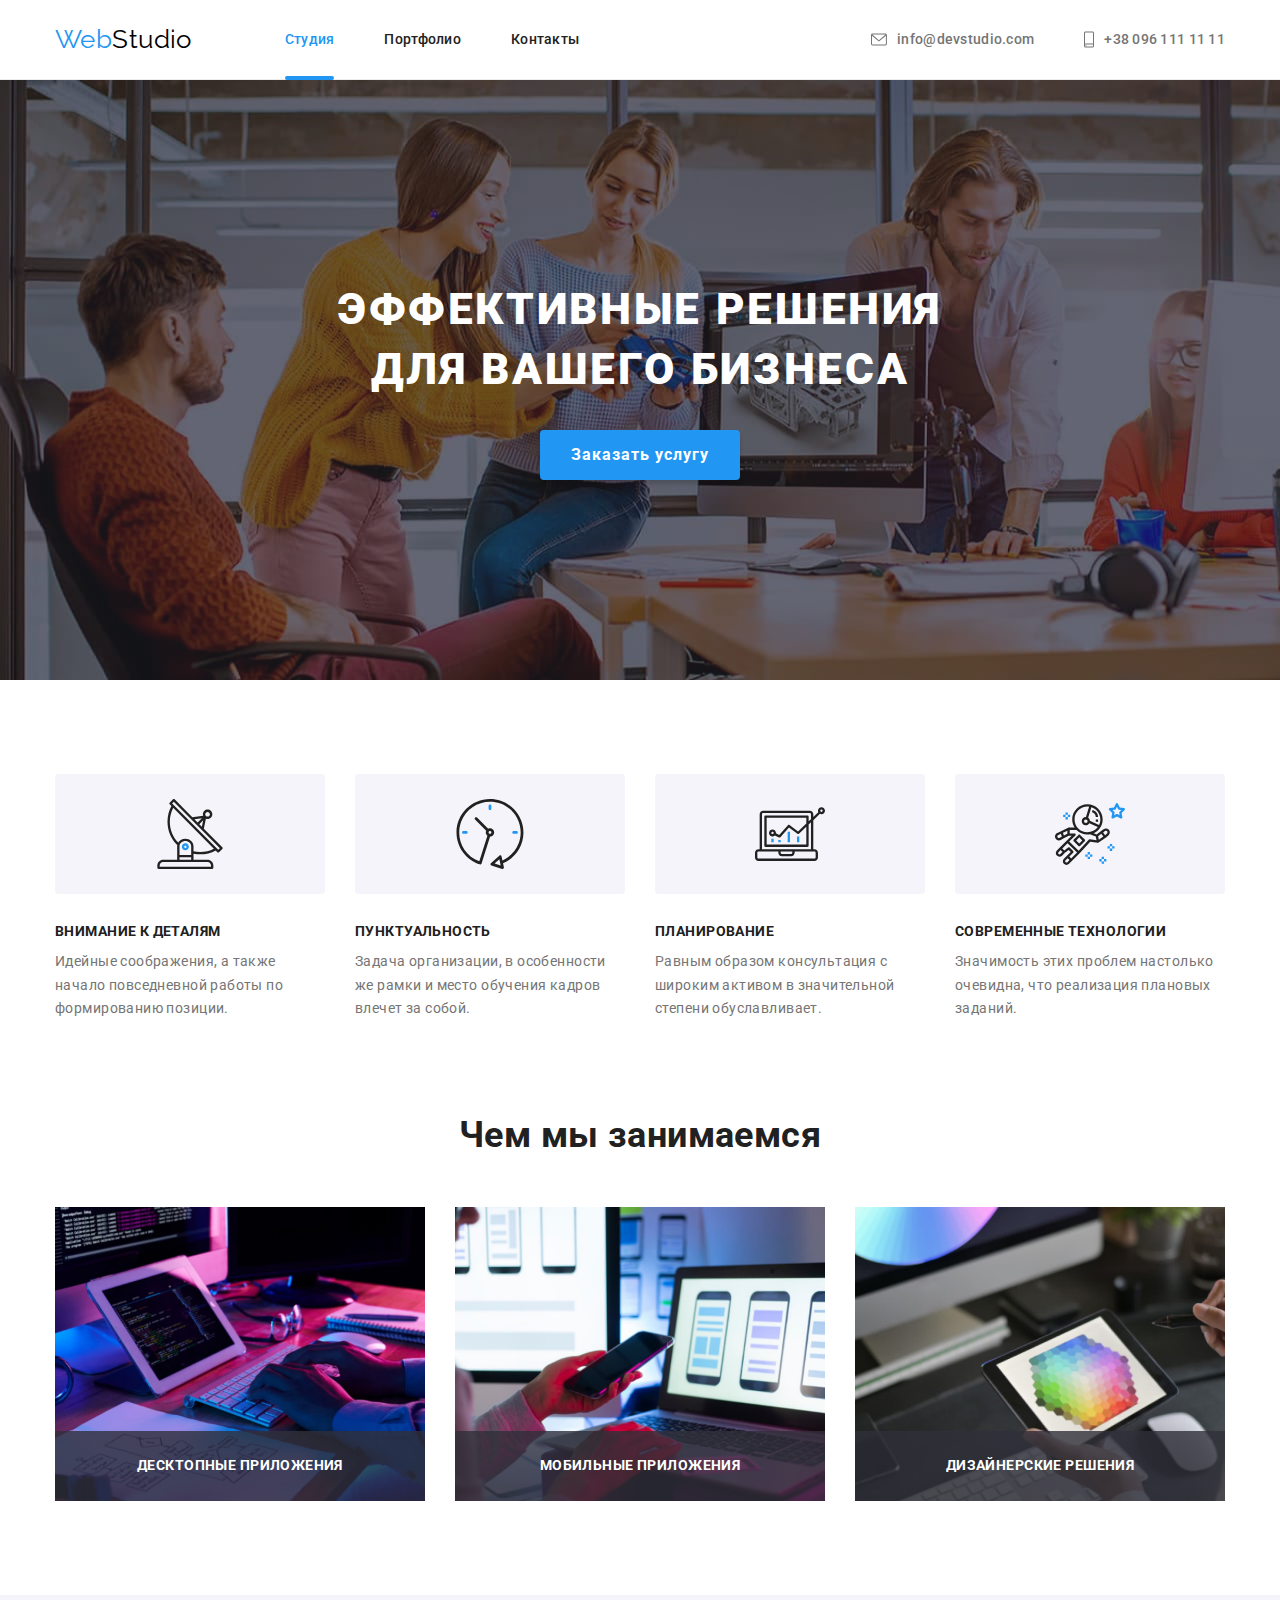
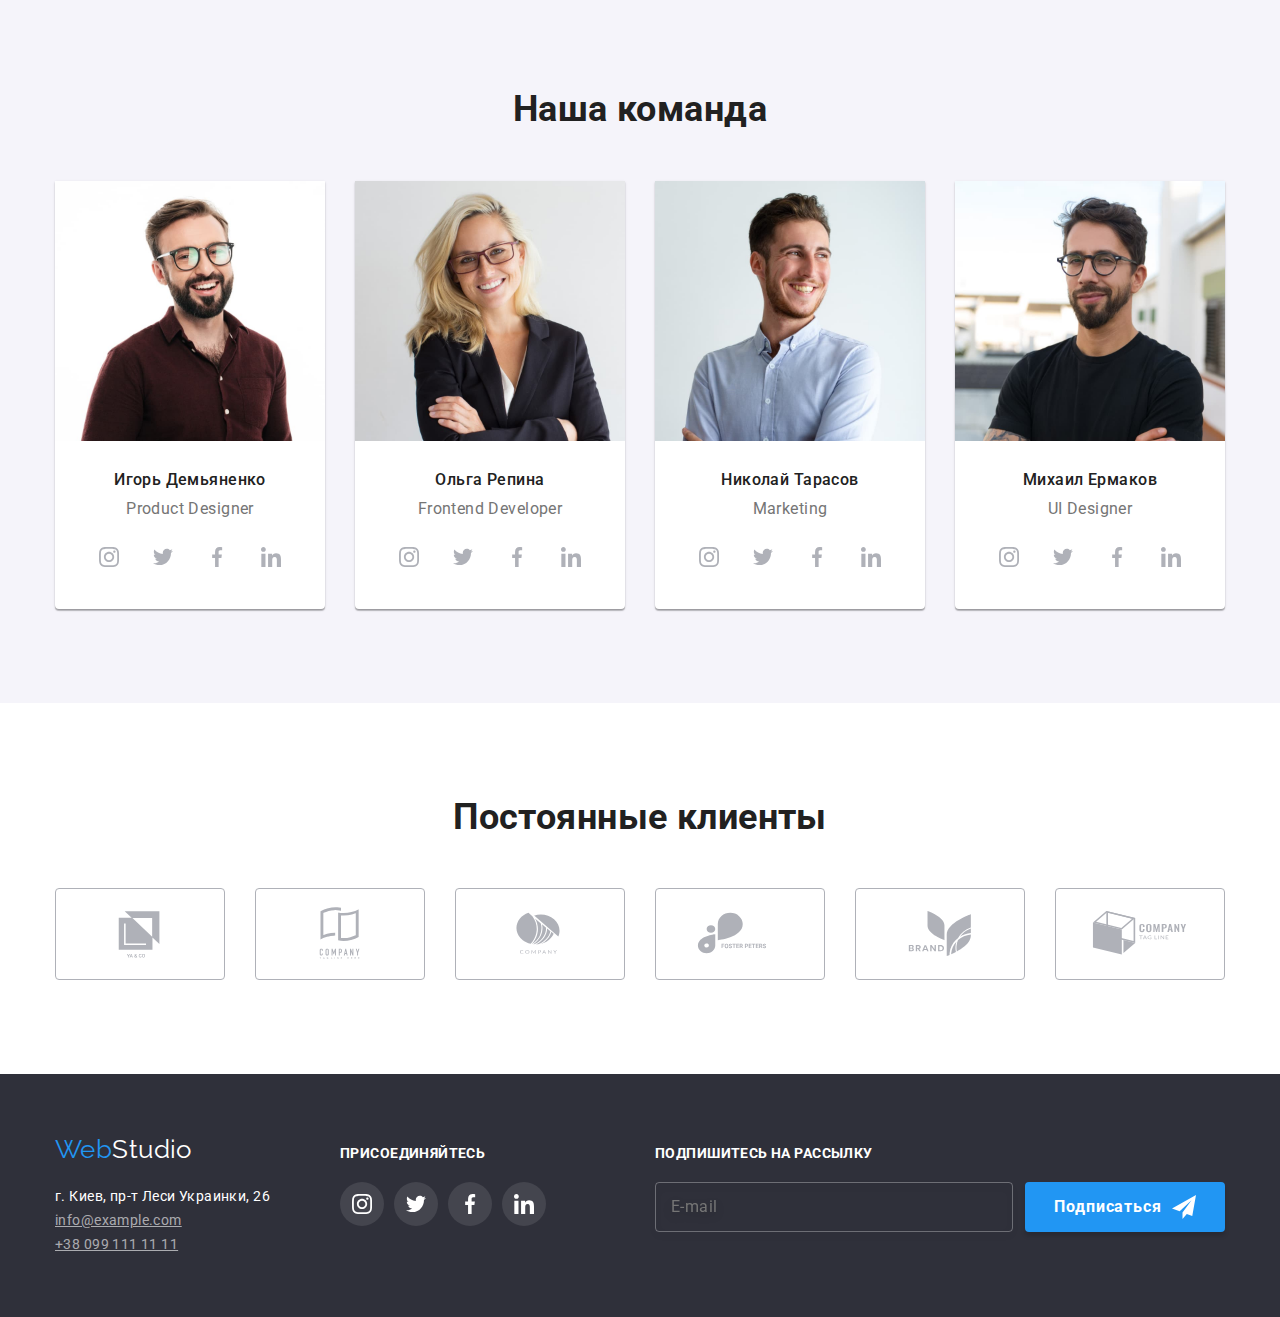
==== index.html @ 96d9318a "init commit" ====
<!DOCTYPE html>
<html lang="en">
  <head>
    <meta charset="UTF-8" />
    <meta http-equiv="X-UA-Compatible" content="IE=edge" />
    <meta name="viewport" content="width=device-width, initial-scale=1.0" />
    <title>WebStudio | Главная</title>
    <link rel="preconnect" href="https://fonts.gstatic.com" />
    <link
      href="https://fonts.googleapis.com/css2?family=Raleway:wght@700&family=Roboto:wght@400;500;700;900&display=swap"
      rel="stylesheet"
    />
    <link
      rel="stylesheet"
      href="https://cdnjs.cloudflare.com/ajax/libs/modern-normalize/1.0.0/modern-normalize.min.css"
    />
    <link rel="stylesheet" href="./css/main.min.css" />
  </head>
  <body>
    <!-- header -->
    <header class="header">
      <div class="container flex-wrapper">
        <nav class="flex-wrapper">
          <a class="logo" href="./index.html"
            >Web<span class="logo--darkmode">Studio</span></a
          >
          <ul class="header__menu flex-wrapper">
            <li class="header__item">
              <a class="header__link header__link--active" href="./index.html"
                >Студия</a
              >
            </li>
            <li class="header__item">
              <a class="header__link" href="./pages/portfolio.html"
                >Портфолио</a
              >
            </li>
            <li class="header__item">
              <a class="header__link" href="#">Контакты</a>
            </li>
          </ul>
        </nav>
        <ul class="header__contacts-list flex-wrapper">
          <li class="header__item">
            <a class="contacts__link" href="mailto:info@devstudio.com">
              <svg
                width="16"
                height="12"
                class="contacts__icon contacts-icon--email"
              >
                <use href="./icons/icons.svg#icon-envelope"></use>
              </svg>
              info@devstudio.com</a
            >
          </li>
          <li class="header__item">
            <a class="contacts__link" href="tel:+380961111111">
              <svg
                width="10"
                height="16"
                class="contacts__icon contacts__icon--phone"
              >
                <use href="./icons/icons.svg#icon-smartphone"></use>
              </svg>
              +38 096 111 11 11</a
            >
          </li>
        </ul>
      </div>
    </header>
    <!-- /header -->
    <!-- main -->
    <main>
      <section class="hero section">
        <div class="container">
          <div class="hero__content">
            <h1 class="hero__headline">
              Эффективные решения для вашего бизнеса
            </h1>
            <button class="hero__button" type="button" data-modal-open>
              Заказать услугу
            </button>
          </div>
        </div>
      </section>
      <section class="advantages section">
        <div class="container">
          <h2 class="visually-hidden">Наши преимущества</h2>
          <ul class="advantages__list">
            <li class="advantages__item">
              <div class="advantages__icon">
                <svg width="70" height="70">
                  <use href="./icons/icons.svg#icon-antenna"></use>
                </svg>
              </div>
              <h3 class="advantages__heading">Внимание к деталям</h3>
              <p class="advantages__description">
                Идейные соображения, а также начало повседневной работы по
                формированию позиции.
              </p>
            </li>
            <li class="advantages__item">
              <div class="advantages__icon">
                <svg width="70" height="70">
                  <use href="./icons/icons.svg#icon-clock"></use>
                </svg>
              </div>
              <h3 class="advantages__heading">Пунктуальность</h3>
              <p class="advantages__description">
                Задача организации, в особенности же рамки и место обучения
                кадров влечет за собой.
              </p>
            </li>
            <li class="advantages__item">
              <div class="advantages__icon">
                <svg width="70" height="70">
                  <use href="./icons/icons.svg#icon-diagram"></use>
                </svg>
              </div>
              <h3 class="advantages__heading">Планирование</h3>
              <p class="advantages__description">
                Равным образом консультация с широким активом в значительной
                степени обуславливает.
              </p>
            </li>
            <li class="advantages__item">
              <div class="advantages__icon">
                <svg width="70" height="70">
                  <use href="./icons/icons.svg#icon-astronaut"></use>
                </svg>
              </div>
              <h3 class="advantages__heading">Современные технологии</h3>
              <p class="advantages__description">
                Значимость этих проблем настолько очевидна, что реализация
                плановых заданий.
              </p>
            </li>
          </ul>
        </div>
      </section>
      <section class="occupation section">
        <div class="container">
          <h2 class="occupation__heading">Чем мы занимаемся</h2>
          <ul class="occupation__list">
            <li class="occupation__item">
              <img
                class="occupation__image"
                width="370"
                height="294"
                src="./img/pros_1.jpg"
                alt="Работа за ноутбуком"
              />
              <div class="occupation__description">
                <p>Десктопные приложения</p>
              </div>
            </li>
            <li class="occupation__item">
              <img
                class="occupation__image"
                width="370"
                height="294"
                src="./img/pros_2.jpg"
                alt="UX дизайн мобильного макета"
              />
              <div class="occupation__description">
                <p>Мобильные приложения</p>
              </div>
            </li>
            <li class="occupation__item">
              <img
                class="occupation__image"
                width="370"
                height="294"
                src="./img/pros_3.jpg"
                alt="Работа с цветовой палитрой"
              />
              <div class="occupation__description">
                <p>Дизайнерские решения</p>
              </div>
            </li>
          </ul>
        </div>
      </section>
      <section class="team section">
        <div class="container">
          <h2 class="team__heading">Наша команда</h2>
          <ul class="team__list">
            <li class="team__item">
              <img
                class="team__image"
                width="270"
                height="260"
                src="./img/igor.jpg"
                alt="Игорь Демьяненко"
              />
              <div class="team__info">
                <h3 class="team__info-name">Игорь Демьяненко</h3>
                <p class="team__info-role">Product Designer</p>
                <ul class="socials__list">
                  <li class="socials__item">
                    <a class="socials__link" href="#">
                      <svg width="20" height="20" class="socials__icon">
                        <use href="./icons/icons.svg#icon-instagram"></use>
                      </svg>
                    </a>
                  </li>
                  <li class="socials__item">
                    <a class="socials__link" href="#">
                      <svg width="20" height="20" class="socials__icon">
                        <use href="./icons/icons.svg#icon-twitter"></use>
                      </svg>
                    </a>
                  </li>
                  <li class="socials__item">
                    <a class="socials__link" href="#">
                      <svg width="20" height="20" class="socials__icon">
                        <use href="./icons/icons.svg#icon-facebook"></use>
                      </svg>
                    </a>
                  </li>
                  <li class="socials__item">
                    <a class="socials__link" href="#">
                      <svg width="20" height="20" class="socials__icon">
                        <use href="./icons/icons.svg#icon-linkedin"></use>
                      </svg>
                    </a>
                  </li>
                </ul>
              </div>
            </li>
            <li class="team__item">
              <img
                class="team__image"
                width="270"
                height="260"
                src="./img/olga.jpg"
                alt="Ольга Репина"
              />
              <div class="team__info">
                <h3 class="team__info-name">Ольга Репина</h3>
                <p class="team__info-role">Frontend Developer</p>
                <ul class="socials__list">
                  <li class="socials__item">
                    <a class="socials__link" href="#">
                      <svg width="20" height="20" class="socials__icon">
                        <use href="./icons/icons.svg#icon-instagram"></use>
                      </svg>
                    </a>
                  </li>
                  <li class="socials__item">
                    <a class="socials__link" href="#">
                      <svg width="20" height="20" class="socials__icon">
                        <use href="./icons/icons.svg#icon-twitter"></use>
                      </svg>
                    </a>
                  </li>
                  <li class="socials__item">
                    <a class="socials__link" href="#">
                      <svg width="20" height="20" class="socials__icon">
                        <use href="./icons/icons.svg#icon-facebook"></use>
                      </svg>
                    </a>
                  </li>
                  <li class="socials__item">
                    <a class="socials__link" href="#">
                      <svg width="20" height="20" class="socials__icon">
                        <use href="./icons/icons.svg#icon-linkedin"></use>
                      </svg>
                    </a>
                  </li>
                </ul>
              </div>
            </li>
            <li class="team__item">
              <img
                class="team__image"
                width="270"
                height="260"
                src="./img/nikolai.jpg"
                alt="Николай Тарасов"
              />
              <div class="team__info">
                <h3 class="team__info-name">Николай Тарасов</h3>
                <p class="team__info-role">Marketing</p>
                <ul class="socials__list">
                  <li class="socials__item">
                    <a class="socials__link" href="#">
                      <svg width="20" height="20" class="socials__icon">
                        <use href="./icons/icons.svg#icon-instagram"></use>
                      </svg>
                    </a>
                  </li>
                  <li class="socials__item">
                    <a class="socials__link" href="#">
                      <svg width="20" height="20" class="socials__icon">
                        <use href="./icons/icons.svg#icon-twitter"></use>
                      </svg>
                    </a>
                  </li>
                  <li class="socials__item">
                    <a class="socials__link" href="#">
                      <svg width="20" height="20" class="socials__icon">
                        <use href="./icons/icons.svg#icon-facebook"></use>
                      </svg>
                    </a>
                  </li>
                  <li class="socials__item">
                    <a class="socials__link" href="#">
                      <svg width="20" height="20" class="socials__icon">
                        <use href="./icons/icons.svg#icon-linkedin"></use>
                      </svg>
                    </a>
                  </li>
                </ul>
              </div>
            </li>
            <li class="team__item">
              <img
                class="team__image"
                width="270"
                height="260"
                src="./img/maxim.jpg"
                alt="Михаил Ермаков"
              />
              <div class="team__info">
                <h3 class="team__info-name">Михаил Ермаков</h3>
                <p class="team__info-role">UI Designer</p>
                <ul class="socials__list">
                  <li class="socials__item">
                    <a class="socials__link" href="#">
                      <svg width="20" height="20" class="socials__icon">
                        <use href="./icons/icons.svg#icon-instagram"></use>
                      </svg>
                    </a>
                  </li>
                  <li class="socials__item">
                    <a class="socials__link" href="#">
                      <svg width="20" height="20" class="socials__icon">
                        <use href="./icons/icons.svg#icon-twitter"></use>
                      </svg>
                    </a>
                  </li>
                  <li class="socials__item">
                    <a class="socials__link" href="#">
                      <svg width="20" height="20" class="socials__icon">
                        <use href="./icons/icons.svg#icon-facebook"></use>
                      </svg>
                    </a>
                  </li>
                  <li class="socials__item">
                    <a class="socials__link" href="#">
                      <svg width="20" height="20" class="socials__icon">
                        <use href="./icons/icons.svg#icon-linkedin"></use>
                      </svg>
                    </a>
                  </li>
                </ul>
              </div>
            </li>
          </ul>
        </div>
      </section>
      <section class="section">
        <div class="container">
          <h2 class="clients__heading">Постоянные клиенты</h2>
          <ul class="clients__list">
            <li class="clients__item">
              <a class="clients__link" href="">
                <svg width="106" height="60" class="clients__icon">
                  <use href="./icons/icons.svg#icon-company1"></use>
                </svg>
              </a>
            </li>
            <li class="clients__item">
              <a class="clients__link" href="">
                <svg width="106" height="60" class="clients__icon">
                  <use href="./icons/icons.svg#icon-company2"></use>
                </svg>
              </a>
            </li>
            <li class="clients__item">
              <a class="clients__link" href="">
                <svg width="106" height="60" class="clients__icon">
                  <use href="./icons/icons.svg#icon-company3"></use>
                </svg>
              </a>
            </li>
            <li class="clients__item">
              <a class="clients__link" href="">
                <svg width="106" height="60" class="clients__icon">
                  <use href="./icons/icons.svg#icon-company4"></use>
                </svg>
              </a>
            </li>
            <li class="clients__item">
              <a class="clients__link" href="">
                <svg width="106" height="60" class="clients__icon">
                  <use href="./icons/icons.svg#icon-company5"></use>
                </svg>
              </a>
            </li>
            <li class="clients__item">
              <a class="clients__link" href="">
                <svg width="106" height="60" class="clients__icon">
                  <use href="./icons/icons.svg#icon-company6"></use>
                </svg>
              </a>
            </li>
          </ul>
        </div>
      </section>
    </main>
    <!-- /main -->
    <!-- footer -->
    <footer class="footer">
      <div class="container">
        <div class="footer__content">
          <div class="footer__contacts">
            <a class="logo" href="./index.html"
              >Web<span class="logo--lightmode">Studio</span></a
            >
            <address class="footer__address">
              <ul class="footer__address-list">
                <li class="footer__address-item">
                  <p>г. Киев, пр-т Леси Украинки, 26</p>
                </li>
                <li class="footer__address-item">
                  <a class="footer__address-link" href="mailto:info@example.com"
                    >info@example.com</a
                  >
                </li>
                <li class="footer__address-item">
                  <a class="footer__address-link" href="tel:+380991111111"
                    >+38 099 111 11 11</a
                  >
                </li>
              </ul>
            </address>
          </div>
          <div class="footer__socials">
            <p class="footer__socials-cta-text">присоединяйтесь</p>
            <ul class="footer__socials-list">
              <li class="socials__item">
                <a class="socials__link" href="#">
                  <svg width="20" height="20" class="socials__icon">
                    <use href="./icons/icons.svg#icon-instagram"></use>
                  </svg>
                </a>
              </li>
              <li class="socials__item">
                <a class="socials__link" href="#">
                  <svg width="20" height="20" class="socials__icon">
                    <use href="./icons/icons.svg#icon-twitter"></use>
                  </svg>
                </a>
              </li>
              <li class="socials__item">
                <a class="socials__link" href="#">
                  <svg width="20" height="20" class="socials__icon">
                    <use href="./icons/icons.svg#icon-facebook"></use>
                  </svg>
                </a>
              </li>
              <li class="socials__item">
                <a class="socials__link" href="#">
                  <svg width="20" height="20" class="socials__icon">
                    <use href="./icons/icons.svg#icon-linkedin"></use>
                  </svg>
                </a>
              </li>
            </ul>
          </div>
          <div class="footer__newsletter">
            <form class="footer__newsletter-form">
              <label class="footer__newsletter-cta-text" for="newsletter-email"
                >Подпишитесь на рассылку</label
              >
              <div class="footer__newsletter-input-row">
                <input
                  class="footer__newsletter-input-field"
                  id="newsletter-email"
                  name="user-email"
                  type="email"
                  placeholder="E-mail"
                  required
                />
                <button class="footer__newsletter-submit-button" type="submit">
                  Подписаться
                  <svg
                    class="footer__newsletter-subscribe-icon"
                    width="24"
                    height="24"
                  >
                    <use href="./icons/icons.svg#icon-input-subscribe"></use>
                  </svg>
                </button>
              </div>
            </form>
          </div>
        </div>
      </div>
    </footer>
    <!-- /footer -->
    <div class="modal__backdrop modal__backdrop--is-hidden" data-modal>
      <div class="modal__popup">
        <button class="modal__close-button" data-modal-close>
          <svg class="modal__close-icon" width="11" height="11">
            <use href="./icons/icons.svg#icon-close"></use>
          </svg>
        </button>
        <form class="modal__contact-us-form">
          <h2 class="modal__contact-us-form-heading">
            Оставьте свои данные, мы вам перезвоним
          </h2>
          <div class="modal__contact-us-form-input-fieldset">
            <input
              class="modal__contact-us-form-input-field"
              id="username"
              name="user-name"
              type="text"
              placeholder="Иван Иванов"
              required
            />
            <label class="modal__contact-us-form-input-label" for="username"
              >Имя</label
            >
            <span class="modal__contact-us-form-input-icon">
              <svg height="18" width="18">
                <use href="./icons/icons.svg#icon-input-name"></use>
              </svg>
            </span>
          </div>
          <div class="modal__contact-us-form-input-fieldset">
            <input
              class="modal__contact-us-form-input-field"
              id="phone"
              name="user-phone"
              type="tel"
              placeholder="+380** *** ** **"
              required
            />
            <label class="modal__contact-us-form-input-label" for="phone"
              >Телефон</label
            >
            <span class="modal__contact-us-form-input-icon">
              <svg height="18" width="18">
                <use href="./icons/icons.svg#icon-input-phone"></use>
              </svg>
            </span>
          </div>
          <div class="modal__contact-us-form-input-fieldset">
            <input
              class="modal__contact-us-form-input-field"
              id="email"
              name="user-email"
              type="email"
              placeholder="example@email.com"
              required
            />
            <label class="modal__contact-us-form-input-label" for="email"
              >Почта</label
            >
            <span class="modal__contact-us-form-input-icon">
              <svg height="18" width="18">
                <use href="./icons/icons.svg#icon-input-email"></use>
              </svg>
            </span>
          </div>
          <div class="modal__contact-us-form-input-fieldset">
            <textarea
              class="modal__contact-us-form-input-field"
              id="comment"
              name="user-comment"
              placeholder="Введите текст"
              required
            ></textarea>
            <label
              class="modal__contact-us-form-input-label-textarea"
              for="comment"
              >Комментарий</label
            >
          </div>
          <div class="modal__contact-us-form-input-checkbox-fieldset">
            <input
              class="modal__contact-us-form-input-checkbox"
              id="terms"
              type="checkbox"
              name="terms-agreement"
              value="true"
              required
            />
            <label
              class="modal__contact-us-form-input-checkbox-label"
              for="terms"
              >Соглашаюсь с рассылкой и принимаю&nbsp;
              <a href="">Условия договора</a></label
            >
          </div>
          <button class="modal__contact-us-form-submit-button" type="submit">
            Отправить
          </button>
        </form>
      </div>
    </div>
    <script src="./js/modal.js"></script>
    <script>
      (() => {
        document
          .querySelector(".contact-us-form", ".newsletter-form")
          .addEventListener("submit", (e) => {
            e.preventDefault();

            new FormData(e.currentTarget).forEach((value, name) =>
              console.log(`${name}: ${value}`)
            );
          });
      })();
    </script>
  </body>
</html>
---- css/main.min.css ----
body{font-family:"Roboto", sans-serif;font-size:14px;font-weight:400;line-height:1.14;letter-spacing:0.03em;color:#212121}ul{list-style:none}h1,h2,h3,h4,h5,h6,ul,p{margin:0;padding:0}.container{max-width:1200px;padding:0 15px 0 15px;margin:0 auto}.section{padding-top:94px;padding-bottom:94px}.section:first-child{margin-top:80px}.flex-wrapper{display:-webkit-box;display:-ms-flexbox;display:flex;height:100%;-webkit-box-align:center;-ms-flex-align:center;align-items:center;-webkit-box-pack:center;-ms-flex-pack:center;justify-content:center;position:relative}.header{position:fixed;top:0;z-index:1;width:100%;height:80px;background-color:#fff;border-bottom:1px solid #ececec}.header .logo{display:-webkit-box;display:-ms-flexbox;display:flex;height:100%;-webkit-box-align:center;-ms-flex-align:center;align-items:center;-webkit-box-pack:center;-ms-flex-pack:center;justify-content:center;position:relative}.header__menu{margin-left:93px}.header__contacts-list{margin-left:auto}.header__item,.header__item>.header__link,.header__item>.contacts__link{display:-webkit-box;display:-ms-flexbox;display:flex;height:100%;-webkit-box-align:center;-ms-flex-align:center;align-items:center;-webkit-box-pack:center;-ms-flex-pack:center;justify-content:center;position:relative}.header__item:not(:last-child){margin-right:50px}.header__link{font-weight:500;letter-spacing:0.02em;color:#212121;text-decoration:none}.header__link--active,.header__link:hover,.header__link:focus{color:#2196f3;-webkit-transition:color 0.25s cubic-bezier(0.4, 0, 0.2, 1);transition:color 0.25s cubic-bezier(0.4, 0, 0.2, 1)}.header__link--active::after{content:"";position:absolute;bottom:-1px;width:100%;height:4px;background-color:#2196f3;border-radius:2px}.contacts__link{font-weight:500;letter-spacing:0.02em;color:#212121;text-decoration:none;color:#757575;-webkit-transition:color 0.25s cubic-bezier(0.4, 0, 0.2, 1);transition:color 0.25s cubic-bezier(0.4, 0, 0.2, 1)}.contacts__link:hover,.contacts__link:focus{color:#2196f3}.contacts__item:not(:last-child){margin-bottom:9px}.contacts__icon{height:100%;margin-right:10px}.contacts__icon--email{width:16px}.contacts__icon--phone{width:10px}.logo{font-family:"Raleway", sans-serif;font-size:26px;line-height:1.19;color:#2196f3;text-decoration:none}.logo--darkmode{color:#000}.logo--lightmode{color:#fff}.hero{padding-top:200px;padding-bottom:200px;background-image:-webkit-gradient(linear, left top, right top, from(rgba(47,48,58,0.4)), to(rgba(47,48,58,0.4))),url("./../img/hero-bg.jpg");background-image:linear-gradient(to right, rgba(47,48,58,0.4), rgba(47,48,58,0.4)),url("./../img/hero-bg.jpg");background-size:cover;background-color:#2f303a}.hero__content{max-width:696px;text-align:center;margin:0 auto}.hero__headline{font-weight:900;font-size:44px;line-height:1.36;letter-spacing:0.06em;text-align:center;text-transform:uppercase;color:#fff}.hero__button{margin-top:30px;width:200px;height:50px;font-weight:700;font-size:16px;line-height:1.87;letter-spacing:0.06em;background-color:#2196f3;color:#fff;-webkit-box-shadow:0px 4px 4px rgba(0,0,0,0.15);box-shadow:0px 4px 4px rgba(0,0,0,0.15);border:2px solid #2196f3;border-radius:4px;cursor:pointer;-webkit-transition-property:color, background-color;transition-property:color, background-color;-webkit-transition:0.25s cubic-bezier(0.4, 0, 0.2, 1);transition:0.25s cubic-bezier(0.4, 0, 0.2, 1)}.hero__button:hover,.hero__button:focus{background-color:#fff;color:#2196f3}.advantages{padding-bottom:0}.advantages__list{display:-webkit-box;display:-ms-flexbox;display:flex}.advantages__item{width:270px}.advantages__item:not(:last-child){margin-right:30px}.advantages__icon{display:-webkit-box;display:-ms-flexbox;display:flex;height:120px;-webkit-box-pack:center;-ms-flex-pack:center;justify-content:center;-webkit-box-align:center;-ms-flex-align:center;align-items:center;border-radius:4px;background-color:#f5f4fa;margin-bottom:30px}.advantages__heading{font-weight:700;font-size:14px;text-transform:uppercase}.advantages__description{margin-top:10px;line-height:1.71;color:#757575}.occupation__heading{text-align:center;font-weight:700;font-size:36px;line-height:1.16}.occupation__list{margin-top:50px;display:-webkit-box;display:-ms-flexbox;display:flex;-ms-flex-wrap:wrap;flex-wrap:wrap}.occupation__item{position:relative}.occupation__item:not(:last-child){margin-right:30px}.occupation__image{display:block}.occupation__description{position:absolute;left:0;bottom:0;display:-webkit-box;display:-ms-flexbox;display:flex;-webkit-box-pack:center;-ms-flex-pack:center;justify-content:center;-webkit-box-align:center;-ms-flex-align:center;align-items:center;height:70px;width:100%;background-color:rgba(47,48,58,0.8)}.occupation__description>p{font-weight:700;text-align:center;letter-spacing:0.03em;text-transform:uppercase;color:#ffffff}.socials__list{display:-webkit-box;display:-ms-flexbox;display:flex;-webkit-box-pack:center;-ms-flex-pack:center;justify-content:center;padding:0;margin-top:16px}.socials__item:not(:last-child){margin-right:10px}.socials__link{display:block;width:44px;height:44px;padding:12px;color:#afb1b8;border-radius:50%;-webkit-transition-property:color, background-color;transition-property:color, background-color;-webkit-transition:0.25s cubic-bezier(0.4, 0, 0.2, 1);transition:0.25s cubic-bezier(0.4, 0, 0.2, 1)}.socials__link:hover,.socials__link:focus{color:#fff;background-color:#2196f3}.socials__icon{width:100%;height:100%}.team{background-color:#f5f4fa}.team__heading{text-align:center;font-weight:700;font-size:36px;line-height:1.16}.team__list{margin-top:50px;display:-webkit-box;display:-ms-flexbox;display:flex;-ms-flex-wrap:wrap;flex-wrap:wrap}.team__item{background:#ffffff;-webkit-box-shadow:0px 1px 3px rgba(0,0,0,0.12),0px 1px 1px rgba(0,0,0,0.14),0px 2px 1px rgba(0,0,0,0.2);box-shadow:0px 1px 3px rgba(0,0,0,0.12),0px 1px 1px rgba(0,0,0,0.14),0px 2px 1px rgba(0,0,0,0.2);border-radius:0px 0px 4px 4px}.team__item:not(:last-child){margin-right:30px}.team__image{display:block}.team__info{padding:30px 10px}.team__info-name{font-weight:500;font-size:16px;line-height:1.18;text-align:center}.team__info-role{margin-top:10px;font-size:16px;line-height:1.18;text-align:center;color:#757575}.clients__heading{text-align:center;font-weight:700;font-size:36px;line-height:1.16}.clients__list{display:-webkit-box;display:-ms-flexbox;display:flex;margin-top:50px}.clients__item{width:170px;height:92px}.clients__item:not(:last-child){margin-right:30px}.clients__link{display:-webkit-box;display:-ms-flexbox;display:flex;-webkit-box-pack:center;-ms-flex-pack:center;justify-content:center;-webkit-box-align:center;-ms-flex-align:center;align-items:center;width:100%;height:100%;border:1px solid #afb1b8;border-radius:4px;color:#afb1b8;-webkit-transition-property:color, border-color;transition-property:color, border-color;-webkit-transition:0.25s cubic-bezier(0.4, 0, 0.2, 1);transition:0.25s cubic-bezier(0.4, 0, 0.2, 1)}.clients__link:hover,.clients__link:focus{color:#2196f3;border-color:#2196f3}.clients__icon{width:106px;height:60px}.filter__options{display:-webkit-box;display:-ms-flexbox;display:flex;height:100%;-webkit-box-align:center;-ms-flex-align:center;align-items:center;-webkit-box-pack:center;-ms-flex-pack:center;justify-content:center;position:relative}.filter__item:not(:last-child){margin-right:8px}.filter__button{padding:6px 22px;border-radius:4px;background-color:#2196f3;font-weight:500;font-size:16px;line-height:1.62;background-color:#f5f4fa;color:#212121;border:none;cursor:pointer;-webkit-transition-property:color, background-color, -webkit-box-shadow;transition-property:color, background-color, -webkit-box-shadow;transition-property:color, background-color, box-shadow;transition-property:color, background-color, box-shadow, -webkit-box-shadow;-webkit-transition:0.25s cubic-bezier(0.4, 0, 0.2, 1);transition:0.25s cubic-bezier(0.4, 0, 0.2, 1)}.filter__button:hover,.filter__button:focus{background-color:#2196f3;color:#fff;-webkit-box-shadow:0px 3px 1px rgba(0,0,0,0.1),0px 1px 2px rgba(0,0,0,0.08),0px 2px 2px rgba(0,0,0,0.12);box-shadow:0px 3px 1px rgba(0,0,0,0.1),0px 1px 2px rgba(0,0,0,0.08),0px 2px 2px rgba(0,0,0,0.12)}.project__list{margin-top:50px;display:-webkit-box;display:-ms-flexbox;display:flex;-ms-flex-wrap:wrap;flex-wrap:wrap}.project__thumbnail,.project__link{display:block}.project__item{margin-right:30px;margin-bottom:30px}.project__item:nth-child(3n+3){margin-right:0}.project__item:nth-last-child(-n+3){margin-bottom:0}.project__link{text-decoration:none}.project__link:hover,.project__link:focus{-webkit-box-shadow:0px 1px 1px rgba(0,0,0,0.12),0px 4px 4px rgba(0,0,0,0.06),1px 4px 6px rgba(0,0,0,0.16);box-shadow:0px 1px 1px rgba(0,0,0,0.12),0px 4px 4px rgba(0,0,0,0.06),1px 4px 6px rgba(0,0,0,0.16);-webkit-transition:-webkit-box-shadow 0.25s cubic-bezier(0.4, 0, 0.2, 1);transition:-webkit-box-shadow 0.25s cubic-bezier(0.4, 0, 0.2, 1);transition:box-shadow 0.25s cubic-bezier(0.4, 0, 0.2, 1);transition:box-shadow 0.25s cubic-bezier(0.4, 0, 0.2, 1), -webkit-box-shadow 0.25s cubic-bezier(0.4, 0, 0.2, 1)}.project__animation-container{position:relative;overflow:hidden;width:100%}.project__animation-content{position:absolute;display:-webkit-box;display:-ms-flexbox;display:flex;height:100%;-webkit-box-pack:center;-ms-flex-pack:center;justify-content:center;-webkit-box-align:center;-ms-flex-align:center;align-items:center;padding:24px;background-color:rgba(33,150,243,0.9);-webkit-transition:-webkit-transform 0.25s cubic-bezier(0.4, 0, 0.2, 1);transition:-webkit-transform 0.25s cubic-bezier(0.4, 0, 0.2, 1);transition:transform 0.25s cubic-bezier(0.4, 0, 0.2, 1);transition:transform 0.25s cubic-bezier(0.4, 0, 0.2, 1), -webkit-transform 0.25s cubic-bezier(0.4, 0, 0.2, 1)}.project__animation-content>p{font-size:18px;line-height:1.55;color:#fff}.project__link:hover .project__animation-content,.project__link:focus .project__animation-content{-webkit-transform:translateY(-100%);transform:translateY(-100%)}.project__info{padding:20px 24px;background:#ffffff;border-left:1px solid #eeeeee;border-right:1px solid #eeeeee;border-bottom:1px solid #eeeeee}.project__info-heading{font-weight:700;font-size:18px;line-height:2;letter-spacing:0.06em;color:#212121}.project__info-description{font-size:16px;line-height:1.87;color:#757575}.modal__contact-us-form-submit-button{margin-top:30px;width:200px;height:50px;font-weight:700;font-size:16px;line-height:1.87;letter-spacing:0.06em;background-color:#2196f3;color:#fff;-webkit-box-shadow:0px 4px 4px rgba(0,0,0,0.15);box-shadow:0px 4px 4px rgba(0,0,0,0.15);border:2px solid #2196f3;border-radius:4px;cursor:pointer;-webkit-transition-property:color, background-color;transition-property:color, background-color;-webkit-transition:0.25s cubic-bezier(0.4, 0, 0.2, 1);transition:0.25s cubic-bezier(0.4, 0, 0.2, 1)}.modal__contact-us-form-submit-button:hover,.modal__contact-us-form-submit-button:focus{background-color:#fff;color:#2196f3}.modal__backdrop{position:fixed;z-index:2;top:0;left:0;bottom:0;right:0;display:-webkit-box;display:-ms-flexbox;display:flex;-webkit-box-pack:center;-ms-flex-pack:center;justify-content:center;-webkit-box-align:center;-ms-flex-align:center;align-items:center;background-color:rgba(0,0,0,0.2);opacity:100;-webkit-transition:opacity 0.25s cubic-bezier(0.4, 0, 0.2, 1);transition:opacity 0.25s cubic-bezier(0.4, 0, 0.2, 1)}.modal__popup{position:relative;max-width:528px;background-color:#fff;-webkit-box-shadow:0px 1px 3px rgba(0,0,0,0.12),0px 1px 1px rgba(0,0,0,0.14),0px 2px 1px rgba(0,0,0,0.2);box-shadow:0px 1px 3px rgba(0,0,0,0.12),0px 1px 1px rgba(0,0,0,0.14),0px 2px 1px rgba(0,0,0,0.2);border-radius:4px;padding:40px;text-align:center}.modal__close-button{position:absolute;top:8px;right:8px;height:30px;width:30px;display:-webkit-box;display:-ms-flexbox;display:flex;-webkit-box-pack:center;-ms-flex-pack:center;justify-content:center;-webkit-box-align:center;-ms-flex-align:center;align-items:center;padding:9px;background:#fff;border:1px solid rgba(0,0,0,0.1);border-radius:50%;cursor:pointer;-webkit-transition:color 0.25s cubic-bezier(0.4, 0, 0.2, 1);transition:color 0.25s cubic-bezier(0.4, 0, 0.2, 1)}.modal__close-button:hover,.modal__close-button:focus{color:#2196f3;-webkit-transition:color 0.25s cubic-bezier(0.4, 0, 0.2, 1);transition:color 0.25s cubic-bezier(0.4, 0, 0.2, 1)}.modal__close-icon{width:100%;height:100%}.modal__contact-us-form-heading{font-weight:700;font-size:20px;line-height:1.15;letter-spacing:0.03em;color:#212121;text-align:center;margin-bottom:30px}.modal__contact-us-form-input-fieldset{position:relative;display:-webkit-box;display:-ms-flexbox;display:flex;-webkit-box-align:center;-ms-flex-align:center;align-items:center;margin-bottom:28px}.modal__contact-us-form-input-field{width:100%;height:40px;padding:14px 15px 14px 42px;border:1px solid rgba(33,33,33,0.2);border-radius:4px}.modal__contact-us-form-input-label{position:absolute;color:#757575;font-size:12px;line-height:1.16;letter-spacing:0.01em;-webkit-transform:translate(42px, 1px);transform:translate(42px, 1px);-webkit-transition:-webkit-transform 0.25s cubic-bezier(0.4, 0, 0.2, 1);transition:-webkit-transform 0.25s cubic-bezier(0.4, 0, 0.2, 1);transition:transform 0.25s cubic-bezier(0.4, 0, 0.2, 1);transition:transform 0.25s cubic-bezier(0.4, 0, 0.2, 1), -webkit-transform 0.25s cubic-bezier(0.4, 0, 0.2, 1)}.modal__contact-us-form-input-field:focus-within+.modal__contact-us-form-input-label,.modal__contact-us-form-input-field:not(:placeholder-shown)+.modal__contact-us-form-input-label{-webkit-transform:translate(0, -30px);transform:translate(0, -30px)}.modal__contact-us-form-input-icon{position:absolute;display:-webkit-box;display:-ms-flexbox;display:flex;-webkit-box-align:center;-ms-flex-align:center;align-items:center;left:15px;color:#212121;-webkit-transition:color 0.25s cubic-bezier(0.4, 0, 0.2, 1);transition:color 0.25s cubic-bezier(0.4, 0, 0.2, 1)}.modal__contact-us-form-input-field:focus-within ~ .modal__contact-us-form-input-icon,.modal__contact-us-form-input-field:focus-within+.modal__contact-us-form-input-label,textarea:focus-within+.modal__contact-us-form-input-label-textarea{color:#2196f3}.modal__contact-us-form-input-field:not(:focus)::-webkit-input-placeholder{color:transparent}.modal__contact-us-form-input-field:not(:focus):-ms-input-placeholder{color:transparent}.modal__contact-us-form-input-field:not(:focus)::-ms-input-placeholder{color:transparent}.modal__contact-us-form-input-field:not(:focus)::placeholder{color:transparent}.modal__contact-us-form-input-fieldset>textarea{height:120px;padding:12px 16px;resize:none}.modal__contact-us-form-input-fieldset:nth-last-child(2){margin-bottom:20px}.modal__contact-us-form-input-fieldset>textarea::-webkit-input-placeholder,.modal__contact-us-form-input-field::-webkit-input-placeholder{font-size:12px;line-height:1.16;letter-spacing:0.01em;color:rgba(117,117,117,0.5);-webkit-transition:color 0.25s cubic-bezier(0.4, 0, 0.2, 1);transition:color 0.25s cubic-bezier(0.4, 0, 0.2, 1)}.modal__contact-us-form-input-fieldset>textarea:-ms-input-placeholder,.modal__contact-us-form-input-field:-ms-input-placeholder{font-size:12px;line-height:1.16;letter-spacing:0.01em;color:rgba(117,117,117,0.5);-webkit-transition:color 0.25s cubic-bezier(0.4, 0, 0.2, 1);transition:color 0.25s cubic-bezier(0.4, 0, 0.2, 1)}.modal__contact-us-form-input-fieldset>textarea::-ms-input-placeholder,.modal__contact-us-form-input-field::-ms-input-placeholder{font-size:12px;line-height:1.16;letter-spacing:0.01em;color:rgba(117,117,117,0.5);-webkit-transition:color 0.25s cubic-bezier(0.4, 0, 0.2, 1);transition:color 0.25s cubic-bezier(0.4, 0, 0.2, 1)}.modal__contact-us-form-input-fieldset>textarea::placeholder,.modal__contact-us-form-input-field::placeholder{font-size:12px;line-height:1.16;letter-spacing:0.01em;color:rgba(117,117,117,0.5);-webkit-transition:color 0.25s cubic-bezier(0.4, 0, 0.2, 1);transition:color 0.25s cubic-bezier(0.4, 0, 0.2, 1)}.modal__contact-us-form-input-label-textarea{position:absolute;-webkit-transform:translateY(-70px);transform:translateY(-70px);font-size:12px;line-height:1.16;letter-spacing:0.01em;color:#757575;-webkit-transition:color 0.25s cubic-bezier(0.4, 0, 0.2, 1);transition:color 0.25s cubic-bezier(0.4, 0, 0.2, 1)}.modal__contact-us-form-input-checkbox-fieldset{display:-webkit-box;display:-ms-flexbox;display:flex;-webkit-box-pack:center;-ms-flex-pack:center;justify-content:center;-webkit-box-align:center;-ms-flex-align:center;align-items:center}.modal__contact-us-form-input-checkbox{-webkit-appearance:none;-moz-appearance:none;appearance:none}.modal__contact-us-form-input-checkbox-label::before{content:"";display:-webkit-inline-box;display:-ms-inline-flexbox;display:inline-flex;height:15px;width:16px;margin-bottom:2px;margin-right:8px;background-size:cover;background-origin:border-box;background-repeat:no-repeat;background-image:url("data:image/svg+xml,%3Csvg width='16' height='15' viewBox='0 0 16 15' fill='none' xmlns='http://www.w3.org/2000/svg'%3E%3Cpath d='M14.2222 1.66667V13.3333H1.77778V1.66667H14.2222ZM14.2222 0H1.77778C0.8 0 0 0.75 0 1.66667V13.3333C0 14.25 0.8 15 1.77778 15H14.2222C15.2 15 16 14.25 16 13.3333V1.66667C16 0.75 15.2 0 14.2222 0Z' fill='%23212121'/%3E%3C/svg%3E%0A")}.modal__contact-us-form-input-checkbox:checked+.modal__contact-us-form-input-checkbox-label::before{background-image:url("data:image/svg+xml,%3Csvg width='16' height='15' viewBox='0 0 16 15' fill='none' xmlns='http://www.w3.org/2000/svg'%3E%3Crect width='16' height='15' rx='2' fill='%232196F3'/%3E%3Cpath d='M3.95703 7.75166L3.88825 7.68604L3.81923 7.75141L2.93123 8.59258L2.85486 8.66492L2.93097 8.73753L6.42671 12.0724L6.49574 12.1382L6.56476 12.0724L14.069 4.91352L14.1449 4.84116L14.069 4.76881L13.1873 3.92764L13.1183 3.86183L13.0493 3.92761L6.49577 10.1735L3.95703 7.75166Z' fill='white' stroke='white' stroke-width='0.2'/%3E%3C/svg%3E%0A")}.modal__contact-us-form-input-checkbox:focus+.modal__contact-us-form-input-checkbox-label::before{outline:2px solid blue}.modal__contact-us-form-input-checkbox-label{display:-webkit-box;display:-ms-flexbox;display:flex;-webkit-box-align:center;-ms-flex-align:center;align-items:center;font-size:14px;line-height:1.71;letter-spacing:0.03em;color:#757575}.modal__contact-us-form-input-checkbox-label>a{color:#2196f3}.visually-hidden{position:absolute;clip:rect(0 0 0 0);width:1px;height:1px;margin:-1px}.modal__backdrop--is-hidden{pointer-events:none;opacity:0;-webkit-transition:opacity 0.25s cubic-bezier(0.4, 0, 0.2, 1);transition:opacity 0.25s cubic-bezier(0.4, 0, 0.2, 1)}.footer{padding:60px 0;background-color:#2f303a}.footer__content{display:-webkit-box;display:-ms-flexbox;display:flex;-webkit-box-align:baseline;-ms-flex-align:baseline;align-items:baseline}.footer__contacts{margin-right:70px}.footer__address{margin-top:20px;font-size:14px;font-style:normal;line-height:1.71;color:#fff}.footer__address-link{color:rgba(255,255,255,0.6);font-size:14px;font-weight:400;letter-spacing:0.03em;-webkit-transition:color 0.25s cubic-bezier(0.4, 0, 0.2, 1);transition:color 0.25s cubic-bezier(0.4, 0, 0.2, 1)}.footer__address-link:hover,.footer__address-link:focus{color:#2196f3}.footer__socials-list{display:-webkit-box;display:-ms-flexbox;display:flex;margin-top:20px}.footer__socials-list .socials__link{color:#fff;background-color:rgba(255,255,255,0.1);-webkit-transition:background-color 0.25s cubic-bezier(0.4, 0, 0.2, 1);transition:background-color 0.25s cubic-bezier(0.4, 0, 0.2, 1)}.footer__socials-list .socials__link:hover,.footer__socials-list .socials__link:focus{color:#fff;background-color:#2196f3}.footer__socials-cta-text,.footer__newsletter-cta-text{font-weight:700;text-transform:uppercase;color:#fff}.footer__newsletter{margin-left:auto}.footer__newsletter-form{width:570px}.footer__newsletter-input-row{display:-webkit-box;display:-ms-flexbox;display:flex;width:100%;margin-top:20px}.footer__newsletter-input-field{width:358px;border:1px solid rgba(255,255,255,0.3);border-radius:4px;-webkit-filter:drop-shadow(0px 4px 4px rgba(0,0,0,0.15));filter:drop-shadow(0px 4px 4px rgba(0,0,0,0.15));background-color:transparent;font-size:16px;line-height:1.25;letter-spacing:0.03em;color:rgba(255,255,255,0.6);padding-left:15px}.footer__newsletter-submit-button{display:-webkit-box;display:-ms-flexbox;display:flex;-webkit-box-pack:center;-ms-flex-pack:center;justify-content:center;-webkit-box-align:center;-ms-flex-align:center;align-items:center;margin-top:0;margin-left:12px;width:200px;height:50px;font-weight:700;font-size:16px;line-height:1.87;letter-spacing:0.06em;background-color:#2196f3;color:#fff;-webkit-box-shadow:0px 4px 4px rgba(0,0,0,0.15);box-shadow:0px 4px 4px rgba(0,0,0,0.15);border:2px solid #2196f3;border-radius:4px;cursor:pointer;-webkit-transition-property:color, background-color;transition-property:color, background-color;-webkit-transition:0.25s cubic-bezier(0.4, 0, 0.2, 1);transition:0.25s cubic-bezier(0.4, 0, 0.2, 1)}.footer__newsletter-submit-button:hover,.footer__newsletter-submit-button:focus{background-color:#fff;color:#2196f3}.footer__newsletter-subscribe-icon{margin-left:10px}
/*# sourceMappingURL=main.min.css.map */
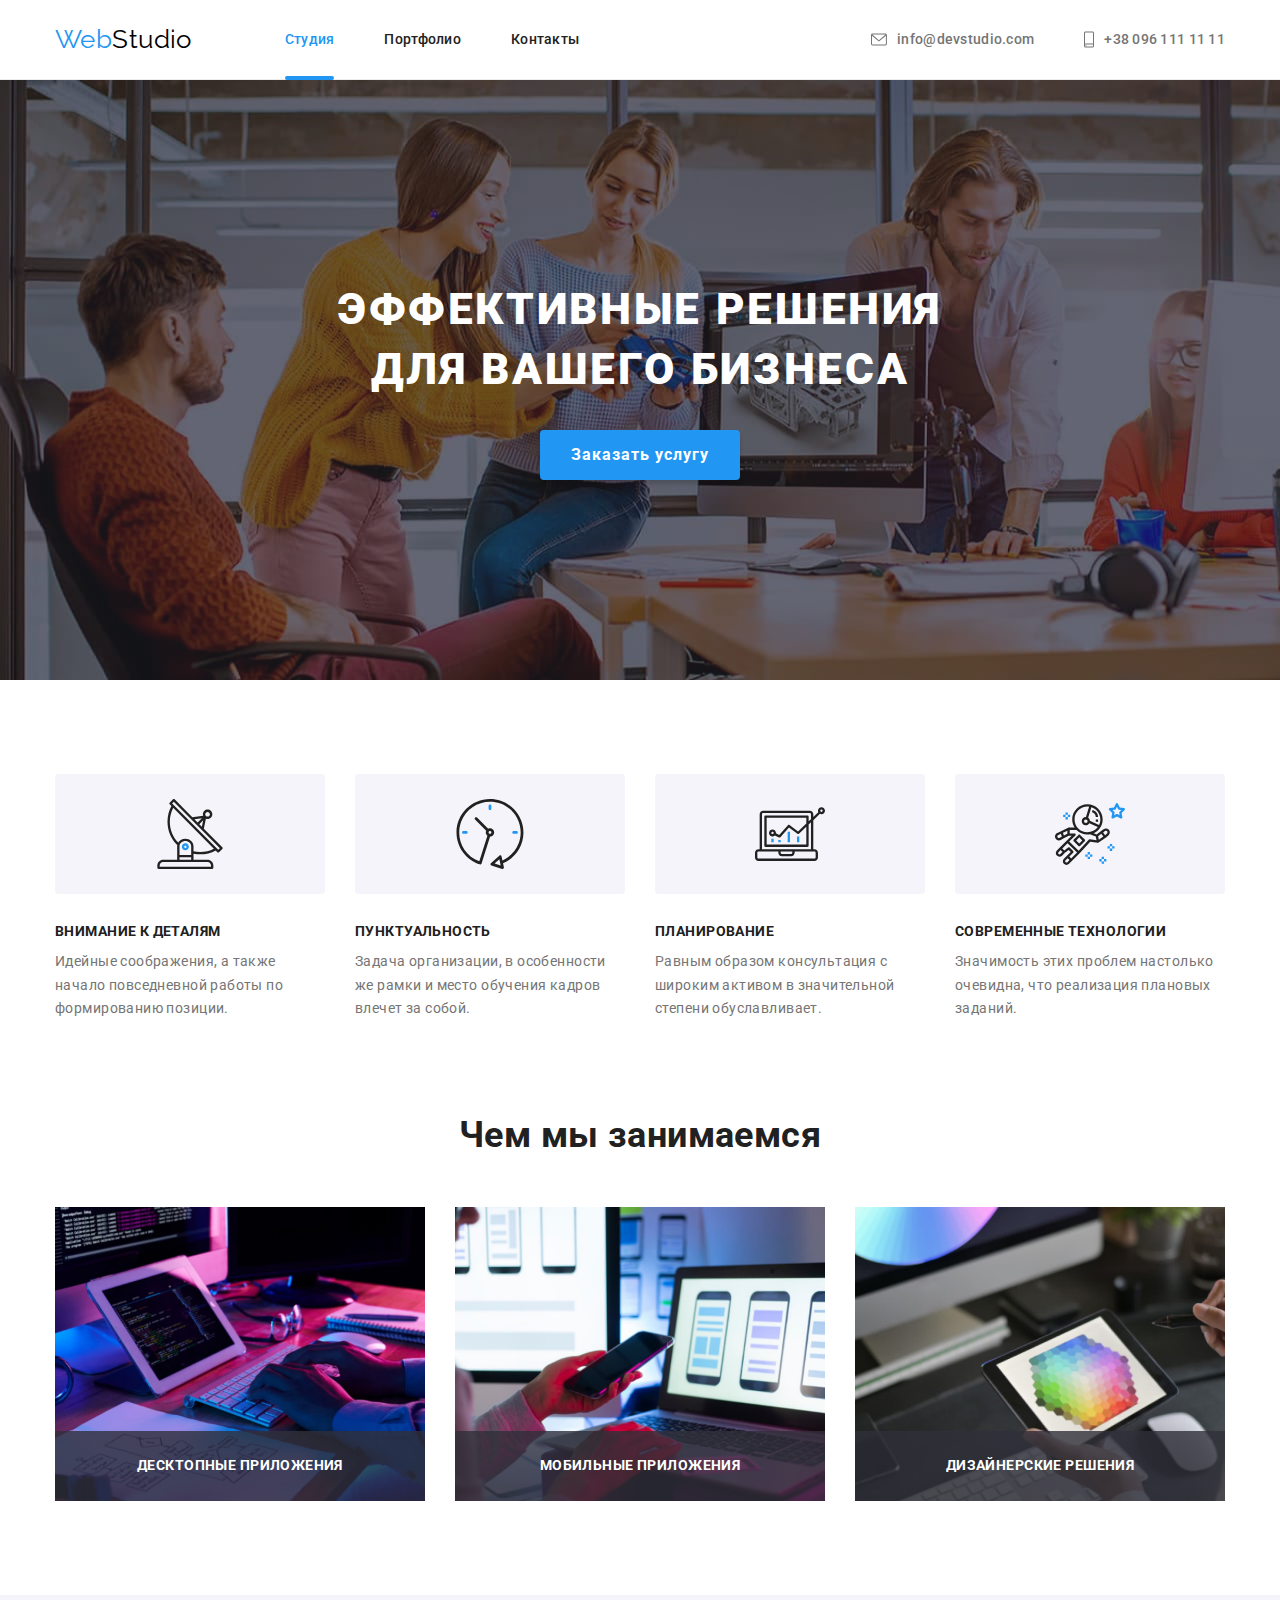
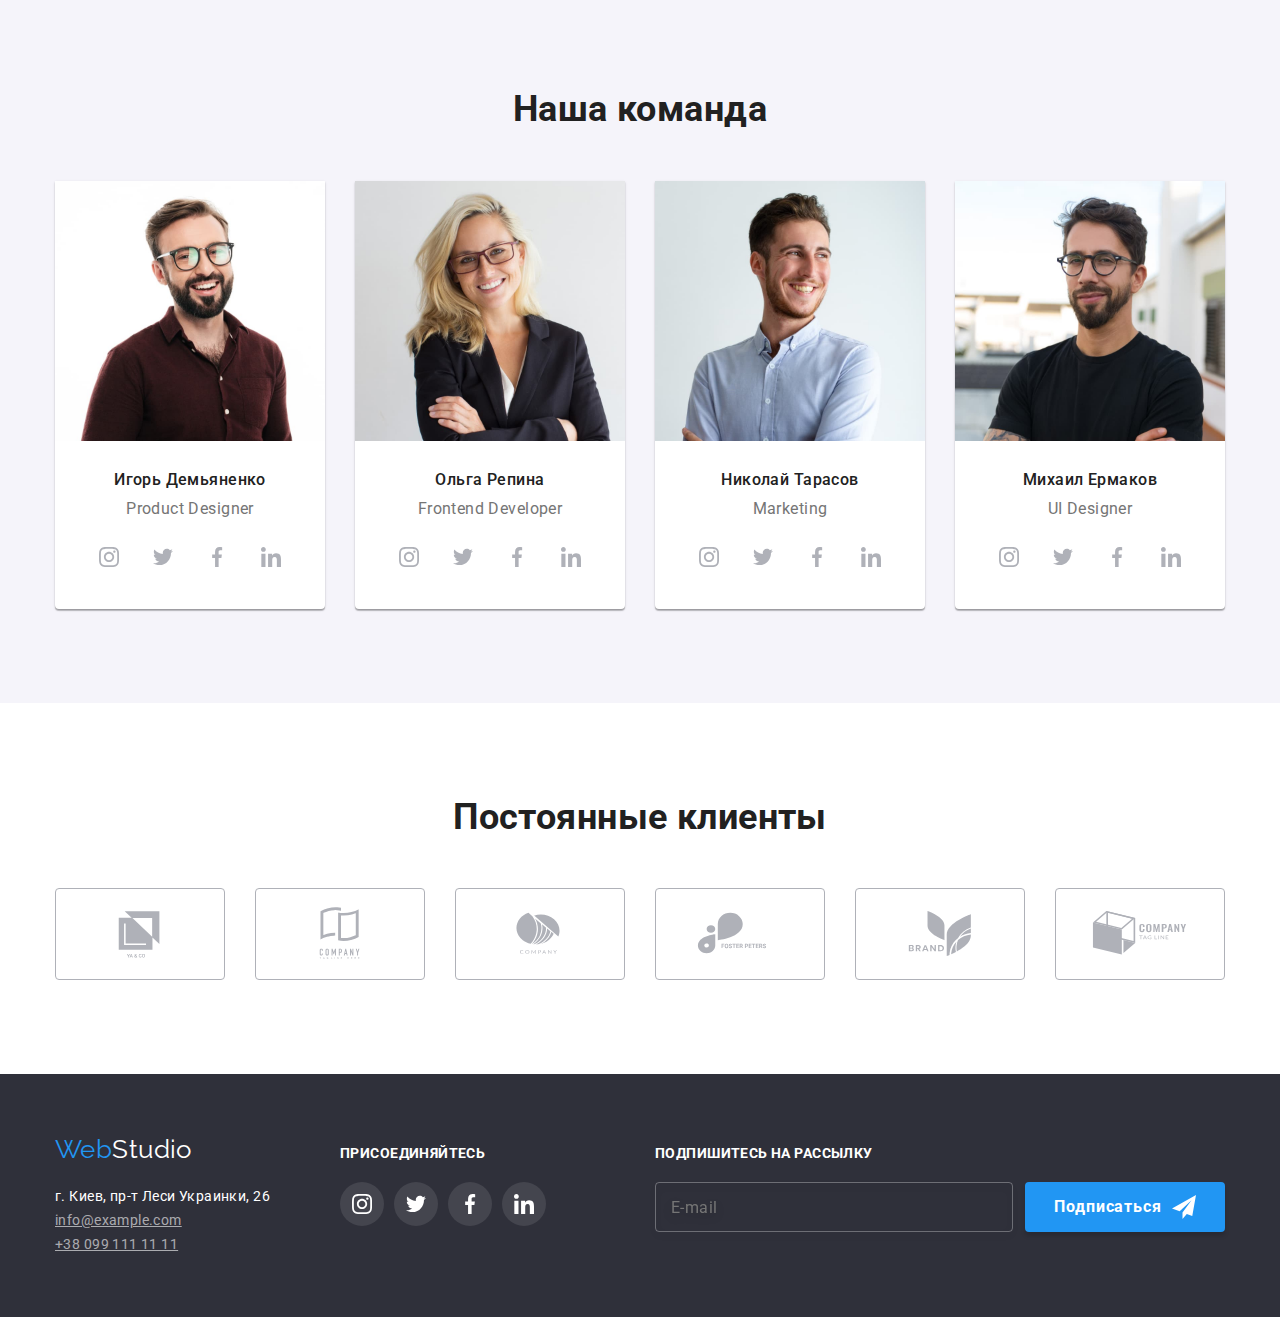
==== commit 357c29b9: "homework 8 is done, hopefully" ====
--- a/index.html
+++ b/index.html
@@ -66,6 +66,75 @@
             >
           </li>
         </ul>
+        <button type="button" class="header__menu-button" data-menu-button>
+          <svg class="header__menu-icon" height="40" width="40">
+            <use
+              class="header__menu-icon--collapsed"
+              href="./icons/icons.svg#icon-header-menu-collapsed"
+            ></use>
+          </svg>
+        </button>
+      </div>
+      <div class="mobile-menu" data-menu>
+        <button
+          type="button"
+          class="header__menu-button--close"
+          data-menu-close
+        >
+          <svg class="header__menu-icon" height="40" width="40">
+            <use
+              class="header__menu-icon--opened"
+              href="./icons/icons.svg#icon-header-menu-opened"
+            ></use>
+          </svg>
+        </button>
+        <div class="container mobile-menu__container">
+          <ul class="mobile-menu__nav">
+            <li class="mobile-menu__item">
+              <a
+                href="./index.html"
+                class="mobile-menu__link mobile-menu__link--is-active"
+                >Студия</a
+              >
+            </li>
+            <li class="mobile-menu__item">
+              <a href="./pages/portfolio.html" class="mobile-menu__link"
+                >Портфолио</a
+              >
+            </li>
+            <li class="mobile-menu__item">
+              <a href="" class="mobile-menu__link">Контакты</a>
+            </li>
+          </ul>
+          <ul class="mobile-menu__contacts">
+            <li class="mobile-menu__contacts-item">
+              <a href="tel:+380961111111" class="mobile-menu__contacts-link"
+                >+38 096 111 11 11</a
+              >
+            </li>
+            <li class="mobile-menu__contacts-item">
+              <a
+                href="mailto:info@devstudio.com"
+                class="mobile-menu__contacts-link"
+                >info@devstudio.com</a
+              >
+            </li>
+          </ul>
+          <ul class="mobile-menu__socials">
+            <li class="mobile-menu__socials-item">
+              <a href="" class="mobile-menu__socials-link">Instagram</a>
+            </li>
+            <li class="mobile-menu__socials-item">
+              <a href="" class="mobile-menu__socials-link">Twitter</a>
+            </li>
+            <li class="mobile-menu__socials-item">
+              <a href="" class="mobile-menu__socials-link">Facebook</a>
+            </li>
+            <li class="mobile-menu__socials-item">
+              <a href="" class="mobile-menu__socials-link">LinkedIn</a>
+            </li>
+          </ul>
+        </div>
       </div>
     </header>
     <!-- /header -->
@@ -361,7 +430,7 @@
         </div>
       </section>
       <section class="section">
-        <div class="container">
+        <div class="container overflow-hidden">
           <h2 class="clients__heading">Постоянные клиенты</h2>
           <ul class="clients__list">
             <li class="clients__item">
@@ -603,6 +672,7 @@
       </div>
     </div>
     <script src="./js/modal.js"></script>
+    <script src="./js/mobile-menu.js"></script>
     <script>
       (() => {
         document
--- a/css/main.min.css
+++ b/css/main.min.css
@@ -1,2 +1,2 @@
-body{font-family:"Roboto", sans-serif;font-size:14px;font-weight:400;line-height:1.14;letter-spacing:0.03em;color:#212121}ul{list-style:none}h1,h2,h3,h4,h5,h6,ul,p{margin:0;padding:0}.container{max-width:1200px;padding:0 15px 0 15px;margin:0 auto}.section{padding-top:94px;padding-bottom:94px}.section:first-child{margin-top:80px}.flex-wrapper{display:-webkit-box;display:-ms-flexbox;display:flex;height:100%;-webkit-box-align:center;-ms-flex-align:center;align-items:center;-webkit-box-pack:center;-ms-flex-pack:center;justify-content:center;position:relative}.header{position:fixed;top:0;z-index:1;width:100%;height:80px;background-color:#fff;border-bottom:1px solid #ececec}.header .logo{display:-webkit-box;display:-ms-flexbox;display:flex;height:100%;-webkit-box-align:center;-ms-flex-align:center;align-items:center;-webkit-box-pack:center;-ms-flex-pack:center;justify-content:center;position:relative}.header__menu{margin-left:93px}.header__contacts-list{margin-left:auto}.header__item,.header__item>.header__link,.header__item>.contacts__link{display:-webkit-box;display:-ms-flexbox;display:flex;height:100%;-webkit-box-align:center;-ms-flex-align:center;align-items:center;-webkit-box-pack:center;-ms-flex-pack:center;justify-content:center;position:relative}.header__item:not(:last-child){margin-right:50px}.header__link{font-weight:500;letter-spacing:0.02em;color:#212121;text-decoration:none}.header__link--active,.header__link:hover,.header__link:focus{color:#2196f3;-webkit-transition:color 0.25s cubic-bezier(0.4, 0, 0.2, 1);transition:color 0.25s cubic-bezier(0.4, 0, 0.2, 1)}.header__link--active::after{content:"";position:absolute;bottom:-1px;width:100%;height:4px;background-color:#2196f3;border-radius:2px}.contacts__link{font-weight:500;letter-spacing:0.02em;color:#212121;text-decoration:none;color:#757575;-webkit-transition:color 0.25s cubic-bezier(0.4, 0, 0.2, 1);transition:color 0.25s cubic-bezier(0.4, 0, 0.2, 1)}.contacts__link:hover,.contacts__link:focus{color:#2196f3}.contacts__item:not(:last-child){margin-bottom:9px}.contacts__icon{height:100%;margin-right:10px}.contacts__icon--email{width:16px}.contacts__icon--phone{width:10px}.logo{font-family:"Raleway", sans-serif;font-size:26px;line-height:1.19;color:#2196f3;text-decoration:none}.logo--darkmode{color:#000}.logo--lightmode{color:#fff}.hero{padding-top:200px;padding-bottom:200px;background-image:-webkit-gradient(linear, left top, right top, from(rgba(47,48,58,0.4)), to(rgba(47,48,58,0.4))),url("./../img/hero-bg.jpg");background-image:linear-gradient(to right, rgba(47,48,58,0.4), rgba(47,48,58,0.4)),url("./../img/hero-bg.jpg");background-size:cover;background-color:#2f303a}.hero__content{max-width:696px;text-align:center;margin:0 auto}.hero__headline{font-weight:900;font-size:44px;line-height:1.36;letter-spacing:0.06em;text-align:center;text-transform:uppercase;color:#fff}.hero__button{margin-top:30px;width:200px;height:50px;font-weight:700;font-size:16px;line-height:1.87;letter-spacing:0.06em;background-color:#2196f3;color:#fff;-webkit-box-shadow:0px 4px 4px rgba(0,0,0,0.15);box-shadow:0px 4px 4px rgba(0,0,0,0.15);border:2px solid #2196f3;border-radius:4px;cursor:pointer;-webkit-transition-property:color, background-color;transition-property:color, background-color;-webkit-transition:0.25s cubic-bezier(0.4, 0, 0.2, 1);transition:0.25s cubic-bezier(0.4, 0, 0.2, 1)}.hero__button:hover,.hero__button:focus{background-color:#fff;color:#2196f3}.advantages{padding-bottom:0}.advantages__list{display:-webkit-box;display:-ms-flexbox;display:flex}.advantages__item{width:270px}.advantages__item:not(:last-child){margin-right:30px}.advantages__icon{display:-webkit-box;display:-ms-flexbox;display:flex;height:120px;-webkit-box-pack:center;-ms-flex-pack:center;justify-content:center;-webkit-box-align:center;-ms-flex-align:center;align-items:center;border-radius:4px;background-color:#f5f4fa;margin-bottom:30px}.advantages__heading{font-weight:700;font-size:14px;text-transform:uppercase}.advantages__description{margin-top:10px;line-height:1.71;color:#757575}.occupation__heading{text-align:center;font-weight:700;font-size:36px;line-height:1.16}.occupation__list{margin-top:50px;display:-webkit-box;display:-ms-flexbox;display:flex;-ms-flex-wrap:wrap;flex-wrap:wrap}.occupation__item{position:relative}.occupation__item:not(:last-child){margin-right:30px}.occupation__image{display:block}.occupation__description{position:absolute;left:0;bottom:0;display:-webkit-box;display:-ms-flexbox;display:flex;-webkit-box-pack:center;-ms-flex-pack:center;justify-content:center;-webkit-box-align:center;-ms-flex-align:center;align-items:center;height:70px;width:100%;background-color:rgba(47,48,58,0.8)}.occupation__description>p{font-weight:700;text-align:center;letter-spacing:0.03em;text-transform:uppercase;color:#ffffff}.socials__list{display:-webkit-box;display:-ms-flexbox;display:flex;-webkit-box-pack:center;-ms-flex-pack:center;justify-content:center;padding:0;margin-top:16px}.socials__item:not(:last-child){margin-right:10px}.socials__link{display:block;width:44px;height:44px;padding:12px;color:#afb1b8;border-radius:50%;-webkit-transition-property:color, background-color;transition-property:color, background-color;-webkit-transition:0.25s cubic-bezier(0.4, 0, 0.2, 1);transition:0.25s cubic-bezier(0.4, 0, 0.2, 1)}.socials__link:hover,.socials__link:focus{color:#fff;background-color:#2196f3}.socials__icon{width:100%;height:100%}.team{background-color:#f5f4fa}.team__heading{text-align:center;font-weight:700;font-size:36px;line-height:1.16}.team__list{margin-top:50px;display:-webkit-box;display:-ms-flexbox;display:flex;-ms-flex-wrap:wrap;flex-wrap:wrap}.team__item{background:#ffffff;-webkit-box-shadow:0px 1px 3px rgba(0,0,0,0.12),0px 1px 1px rgba(0,0,0,0.14),0px 2px 1px rgba(0,0,0,0.2);box-shadow:0px 1px 3px rgba(0,0,0,0.12),0px 1px 1px rgba(0,0,0,0.14),0px 2px 1px rgba(0,0,0,0.2);border-radius:0px 0px 4px 4px}.team__item:not(:last-child){margin-right:30px}.team__image{display:block}.team__info{padding:30px 10px}.team__info-name{font-weight:500;font-size:16px;line-height:1.18;text-align:center}.team__info-role{margin-top:10px;font-size:16px;line-height:1.18;text-align:center;color:#757575}.clients__heading{text-align:center;font-weight:700;font-size:36px;line-height:1.16}.clients__list{display:-webkit-box;display:-ms-flexbox;display:flex;margin-top:50px}.clients__item{width:170px;height:92px}.clients__item:not(:last-child){margin-right:30px}.clients__link{display:-webkit-box;display:-ms-flexbox;display:flex;-webkit-box-pack:center;-ms-flex-pack:center;justify-content:center;-webkit-box-align:center;-ms-flex-align:center;align-items:center;width:100%;height:100%;border:1px solid #afb1b8;border-radius:4px;color:#afb1b8;-webkit-transition-property:color, border-color;transition-property:color, border-color;-webkit-transition:0.25s cubic-bezier(0.4, 0, 0.2, 1);transition:0.25s cubic-bezier(0.4, 0, 0.2, 1)}.clients__link:hover,.clients__link:focus{color:#2196f3;border-color:#2196f3}.clients__icon{width:106px;height:60px}.filter__options{display:-webkit-box;display:-ms-flexbox;display:flex;height:100%;-webkit-box-align:center;-ms-flex-align:center;align-items:center;-webkit-box-pack:center;-ms-flex-pack:center;justify-content:center;position:relative}.filter__item:not(:last-child){margin-right:8px}.filter__button{padding:6px 22px;border-radius:4px;background-color:#2196f3;font-weight:500;font-size:16px;line-height:1.62;background-color:#f5f4fa;color:#212121;border:none;cursor:pointer;-webkit-transition-property:color, background-color, -webkit-box-shadow;transition-property:color, background-color, -webkit-box-shadow;transition-property:color, background-color, box-shadow;transition-property:color, background-color, box-shadow, -webkit-box-shadow;-webkit-transition:0.25s cubic-bezier(0.4, 0, 0.2, 1);transition:0.25s cubic-bezier(0.4, 0, 0.2, 1)}.filter__button:hover,.filter__button:focus{background-color:#2196f3;color:#fff;-webkit-box-shadow:0px 3px 1px rgba(0,0,0,0.1),0px 1px 2px rgba(0,0,0,0.08),0px 2px 2px rgba(0,0,0,0.12);box-shadow:0px 3px 1px rgba(0,0,0,0.1),0px 1px 2px rgba(0,0,0,0.08),0px 2px 2px rgba(0,0,0,0.12)}.project__list{margin-top:50px;display:-webkit-box;display:-ms-flexbox;display:flex;-ms-flex-wrap:wrap;flex-wrap:wrap}.project__thumbnail,.project__link{display:block}.project__item{margin-right:30px;margin-bottom:30px}.project__item:nth-child(3n+3){margin-right:0}.project__item:nth-last-child(-n+3){margin-bottom:0}.project__link{text-decoration:none}.project__link:hover,.project__link:focus{-webkit-box-shadow:0px 1px 1px rgba(0,0,0,0.12),0px 4px 4px rgba(0,0,0,0.06),1px 4px 6px rgba(0,0,0,0.16);box-shadow:0px 1px 1px rgba(0,0,0,0.12),0px 4px 4px rgba(0,0,0,0.06),1px 4px 6px rgba(0,0,0,0.16);-webkit-transition:-webkit-box-shadow 0.25s cubic-bezier(0.4, 0, 0.2, 1);transition:-webkit-box-shadow 0.25s cubic-bezier(0.4, 0, 0.2, 1);transition:box-shadow 0.25s cubic-bezier(0.4, 0, 0.2, 1);transition:box-shadow 0.25s cubic-bezier(0.4, 0, 0.2, 1), -webkit-box-shadow 0.25s cubic-bezier(0.4, 0, 0.2, 1)}.project__animation-container{position:relative;overflow:hidden;width:100%}.project__animation-content{position:absolute;display:-webkit-box;display:-ms-flexbox;display:flex;height:100%;-webkit-box-pack:center;-ms-flex-pack:center;justify-content:center;-webkit-box-align:center;-ms-flex-align:center;align-items:center;padding:24px;background-color:rgba(33,150,243,0.9);-webkit-transition:-webkit-transform 0.25s cubic-bezier(0.4, 0, 0.2, 1);transition:-webkit-transform 0.25s cubic-bezier(0.4, 0, 0.2, 1);transition:transform 0.25s cubic-bezier(0.4, 0, 0.2, 1);transition:transform 0.25s cubic-bezier(0.4, 0, 0.2, 1), -webkit-transform 0.25s cubic-bezier(0.4, 0, 0.2, 1)}.project__animation-content>p{font-size:18px;line-height:1.55;color:#fff}.project__link:hover .project__animation-content,.project__link:focus .project__animation-content{-webkit-transform:translateY(-100%);transform:translateY(-100%)}.project__info{padding:20px 24px;background:#ffffff;border-left:1px solid #eeeeee;border-right:1px solid #eeeeee;border-bottom:1px solid #eeeeee}.project__info-heading{font-weight:700;font-size:18px;line-height:2;letter-spacing:0.06em;color:#212121}.project__info-description{font-size:16px;line-height:1.87;color:#757575}.modal__contact-us-form-submit-button{margin-top:30px;width:200px;height:50px;font-weight:700;font-size:16px;line-height:1.87;letter-spacing:0.06em;background-color:#2196f3;color:#fff;-webkit-box-shadow:0px 4px 4px rgba(0,0,0,0.15);box-shadow:0px 4px 4px rgba(0,0,0,0.15);border:2px solid #2196f3;border-radius:4px;cursor:pointer;-webkit-transition-property:color, background-color;transition-property:color, background-color;-webkit-transition:0.25s cubic-bezier(0.4, 0, 0.2, 1);transition:0.25s cubic-bezier(0.4, 0, 0.2, 1)}.modal__contact-us-form-submit-button:hover,.modal__contact-us-form-submit-button:focus{background-color:#fff;color:#2196f3}.modal__backdrop{position:fixed;z-index:2;top:0;left:0;bottom:0;right:0;display:-webkit-box;display:-ms-flexbox;display:flex;-webkit-box-pack:center;-ms-flex-pack:center;justify-content:center;-webkit-box-align:center;-ms-flex-align:center;align-items:center;background-color:rgba(0,0,0,0.2);opacity:100;-webkit-transition:opacity 0.25s cubic-bezier(0.4, 0, 0.2, 1);transition:opacity 0.25s cubic-bezier(0.4, 0, 0.2, 1)}.modal__popup{position:relative;max-width:528px;background-color:#fff;-webkit-box-shadow:0px 1px 3px rgba(0,0,0,0.12),0px 1px 1px rgba(0,0,0,0.14),0px 2px 1px rgba(0,0,0,0.2);box-shadow:0px 1px 3px rgba(0,0,0,0.12),0px 1px 1px rgba(0,0,0,0.14),0px 2px 1px rgba(0,0,0,0.2);border-radius:4px;padding:40px;text-align:center}.modal__close-button{position:absolute;top:8px;right:8px;height:30px;width:30px;display:-webkit-box;display:-ms-flexbox;display:flex;-webkit-box-pack:center;-ms-flex-pack:center;justify-content:center;-webkit-box-align:center;-ms-flex-align:center;align-items:center;padding:9px;background:#fff;border:1px solid rgba(0,0,0,0.1);border-radius:50%;cursor:pointer;-webkit-transition:color 0.25s cubic-bezier(0.4, 0, 0.2, 1);transition:color 0.25s cubic-bezier(0.4, 0, 0.2, 1)}.modal__close-button:hover,.modal__close-button:focus{color:#2196f3;-webkit-transition:color 0.25s cubic-bezier(0.4, 0, 0.2, 1);transition:color 0.25s cubic-bezier(0.4, 0, 0.2, 1)}.modal__close-icon{width:100%;height:100%}.modal__contact-us-form-heading{font-weight:700;font-size:20px;line-height:1.15;letter-spacing:0.03em;color:#212121;text-align:center;margin-bottom:30px}.modal__contact-us-form-input-fieldset{position:relative;display:-webkit-box;display:-ms-flexbox;display:flex;-webkit-box-align:center;-ms-flex-align:center;align-items:center;margin-bottom:28px}.modal__contact-us-form-input-field{width:100%;height:40px;padding:14px 15px 14px 42px;border:1px solid rgba(33,33,33,0.2);border-radius:4px}.modal__contact-us-form-input-label{position:absolute;color:#757575;font-size:12px;line-height:1.16;letter-spacing:0.01em;-webkit-transform:translate(42px, 1px);transform:translate(42px, 1px);-webkit-transition:-webkit-transform 0.25s cubic-bezier(0.4, 0, 0.2, 1);transition:-webkit-transform 0.25s cubic-bezier(0.4, 0, 0.2, 1);transition:transform 0.25s cubic-bezier(0.4, 0, 0.2, 1);transition:transform 0.25s cubic-bezier(0.4, 0, 0.2, 1), -webkit-transform 0.25s cubic-bezier(0.4, 0, 0.2, 1)}.modal__contact-us-form-input-field:focus-within+.modal__contact-us-form-input-label,.modal__contact-us-form-input-field:not(:placeholder-shown)+.modal__contact-us-form-input-label{-webkit-transform:translate(0, -30px);transform:translate(0, -30px)}.modal__contact-us-form-input-icon{position:absolute;display:-webkit-box;display:-ms-flexbox;display:flex;-webkit-box-align:center;-ms-flex-align:center;align-items:center;left:15px;color:#212121;-webkit-transition:color 0.25s cubic-bezier(0.4, 0, 0.2, 1);transition:color 0.25s cubic-bezier(0.4, 0, 0.2, 1)}.modal__contact-us-form-input-field:focus-within ~ .modal__contact-us-form-input-icon,.modal__contact-us-form-input-field:focus-within+.modal__contact-us-form-input-label,textarea:focus-within+.modal__contact-us-form-input-label-textarea{color:#2196f3}.modal__contact-us-form-input-field:not(:focus)::-webkit-input-placeholder{color:transparent}.modal__contact-us-form-input-field:not(:focus):-ms-input-placeholder{color:transparent}.modal__contact-us-form-input-field:not(:focus)::-ms-input-placeholder{color:transparent}.modal__contact-us-form-input-field:not(:focus)::placeholder{color:transparent}.modal__contact-us-form-input-fieldset>textarea{height:120px;padding:12px 16px;resize:none}.modal__contact-us-form-input-fieldset:nth-last-child(2){margin-bottom:20px}.modal__contact-us-form-input-fieldset>textarea::-webkit-input-placeholder,.modal__contact-us-form-input-field::-webkit-input-placeholder{font-size:12px;line-height:1.16;letter-spacing:0.01em;color:rgba(117,117,117,0.5);-webkit-transition:color 0.25s cubic-bezier(0.4, 0, 0.2, 1);transition:color 0.25s cubic-bezier(0.4, 0, 0.2, 1)}.modal__contact-us-form-input-fieldset>textarea:-ms-input-placeholder,.modal__contact-us-form-input-field:-ms-input-placeholder{font-size:12px;line-height:1.16;letter-spacing:0.01em;color:rgba(117,117,117,0.5);-webkit-transition:color 0.25s cubic-bezier(0.4, 0, 0.2, 1);transition:color 0.25s cubic-bezier(0.4, 0, 0.2, 1)}.modal__contact-us-form-input-fieldset>textarea::-ms-input-placeholder,.modal__contact-us-form-input-field::-ms-input-placeholder{font-size:12px;line-height:1.16;letter-spacing:0.01em;color:rgba(117,117,117,0.5);-webkit-transition:color 0.25s cubic-bezier(0.4, 0, 0.2, 1);transition:color 0.25s cubic-bezier(0.4, 0, 0.2, 1)}.modal__contact-us-form-input-fieldset>textarea::placeholder,.modal__contact-us-form-input-field::placeholder{font-size:12px;line-height:1.16;letter-spacing:0.01em;color:rgba(117,117,117,0.5);-webkit-transition:color 0.25s cubic-bezier(0.4, 0, 0.2, 1);transition:color 0.25s cubic-bezier(0.4, 0, 0.2, 1)}.modal__contact-us-form-input-label-textarea{position:absolute;-webkit-transform:translateY(-70px);transform:translateY(-70px);font-size:12px;line-height:1.16;letter-spacing:0.01em;color:#757575;-webkit-transition:color 0.25s cubic-bezier(0.4, 0, 0.2, 1);transition:color 0.25s cubic-bezier(0.4, 0, 0.2, 1)}.modal__contact-us-form-input-checkbox-fieldset{display:-webkit-box;display:-ms-flexbox;display:flex;-webkit-box-pack:center;-ms-flex-pack:center;justify-content:center;-webkit-box-align:center;-ms-flex-align:center;align-items:center}.modal__contact-us-form-input-checkbox{-webkit-appearance:none;-moz-appearance:none;appearance:none}.modal__contact-us-form-input-checkbox-label::before{content:"";display:-webkit-inline-box;display:-ms-inline-flexbox;display:inline-flex;height:15px;width:16px;margin-bottom:2px;margin-right:8px;background-size:cover;background-origin:border-box;background-repeat:no-repeat;background-image:url("data:image/svg+xml,%3Csvg width='16' height='15' viewBox='0 0 16 15' fill='none' xmlns='http://www.w3.org/2000/svg'%3E%3Cpath d='M14.2222 1.66667V13.3333H1.77778V1.66667H14.2222ZM14.2222 0H1.77778C0.8 0 0 0.75 0 1.66667V13.3333C0 14.25 0.8 15 1.77778 15H14.2222C15.2 15 16 14.25 16 13.3333V1.66667C16 0.75 15.2 0 14.2222 0Z' fill='%23212121'/%3E%3C/svg%3E%0A")}.modal__contact-us-form-input-checkbox:checked+.modal__contact-us-form-input-checkbox-label::before{background-image:url("data:image/svg+xml,%3Csvg width='16' height='15' viewBox='0 0 16 15' fill='none' xmlns='http://www.w3.org/2000/svg'%3E%3Crect width='16' height='15' rx='2' fill='%232196F3'/%3E%3Cpath d='M3.95703 7.75166L3.88825 7.68604L3.81923 7.75141L2.93123 8.59258L2.85486 8.66492L2.93097 8.73753L6.42671 12.0724L6.49574 12.1382L6.56476 12.0724L14.069 4.91352L14.1449 4.84116L14.069 4.76881L13.1873 3.92764L13.1183 3.86183L13.0493 3.92761L6.49577 10.1735L3.95703 7.75166Z' fill='white' stroke='white' stroke-width='0.2'/%3E%3C/svg%3E%0A")}.modal__contact-us-form-input-checkbox:focus+.modal__contact-us-form-input-checkbox-label::before{outline:2px solid blue}.modal__contact-us-form-input-checkbox-label{display:-webkit-box;display:-ms-flexbox;display:flex;-webkit-box-align:center;-ms-flex-align:center;align-items:center;font-size:14px;line-height:1.71;letter-spacing:0.03em;color:#757575}.modal__contact-us-form-input-checkbox-label>a{color:#2196f3}.visually-hidden{position:absolute;clip:rect(0 0 0 0);width:1px;height:1px;margin:-1px}.modal__backdrop--is-hidden{pointer-events:none;opacity:0;-webkit-transition:opacity 0.25s cubic-bezier(0.4, 0, 0.2, 1);transition:opacity 0.25s cubic-bezier(0.4, 0, 0.2, 1)}.footer{padding:60px 0;background-color:#2f303a}.footer__content{display:-webkit-box;display:-ms-flexbox;display:flex;-webkit-box-align:baseline;-ms-flex-align:baseline;align-items:baseline}.footer__contacts{margin-right:70px}.footer__address{margin-top:20px;font-size:14px;font-style:normal;line-height:1.71;color:#fff}.footer__address-link{color:rgba(255,255,255,0.6);font-size:14px;font-weight:400;letter-spacing:0.03em;-webkit-transition:color 0.25s cubic-bezier(0.4, 0, 0.2, 1);transition:color 0.25s cubic-bezier(0.4, 0, 0.2, 1)}.footer__address-link:hover,.footer__address-link:focus{color:#2196f3}.footer__socials-list{display:-webkit-box;display:-ms-flexbox;display:flex;margin-top:20px}.footer__socials-list .socials__link{color:#fff;background-color:rgba(255,255,255,0.1);-webkit-transition:background-color 0.25s cubic-bezier(0.4, 0, 0.2, 1);transition:background-color 0.25s cubic-bezier(0.4, 0, 0.2, 1)}.footer__socials-list .socials__link:hover,.footer__socials-list .socials__link:focus{color:#fff;background-color:#2196f3}.footer__socials-cta-text,.footer__newsletter-cta-text{font-weight:700;text-transform:uppercase;color:#fff}.footer__newsletter{margin-left:auto}.footer__newsletter-form{width:570px}.footer__newsletter-input-row{display:-webkit-box;display:-ms-flexbox;display:flex;width:100%;margin-top:20px}.footer__newsletter-input-field{width:358px;border:1px solid rgba(255,255,255,0.3);border-radius:4px;-webkit-filter:drop-shadow(0px 4px 4px rgba(0,0,0,0.15));filter:drop-shadow(0px 4px 4px rgba(0,0,0,0.15));background-color:transparent;font-size:16px;line-height:1.25;letter-spacing:0.03em;color:rgba(255,255,255,0.6);padding-left:15px}.footer__newsletter-submit-button{display:-webkit-box;display:-ms-flexbox;display:flex;-webkit-box-pack:center;-ms-flex-pack:center;justify-content:center;-webkit-box-align:center;-ms-flex-align:center;align-items:center;margin-top:0;margin-left:12px;width:200px;height:50px;font-weight:700;font-size:16px;line-height:1.87;letter-spacing:0.06em;background-color:#2196f3;color:#fff;-webkit-box-shadow:0px 4px 4px rgba(0,0,0,0.15);box-shadow:0px 4px 4px rgba(0,0,0,0.15);border:2px solid #2196f3;border-radius:4px;cursor:pointer;-webkit-transition-property:color, background-color;transition-property:color, background-color;-webkit-transition:0.25s cubic-bezier(0.4, 0, 0.2, 1);transition:0.25s cubic-bezier(0.4, 0, 0.2, 1)}.footer__newsletter-submit-button:hover,.footer__newsletter-submit-button:focus{background-color:#fff;color:#2196f3}.footer__newsletter-subscribe-icon{margin-left:10px}
+body{font-family:"Roboto", sans-serif;font-size:14px;font-weight:400;line-height:1.14;letter-spacing:0.03em;color:#212121}ul{list-style:none}h1,h2,h3,h4,h5,h6,ul,p{margin:0;padding:0}.container{width:100%;padding:0 15px 0 15px;margin:0 auto}.flex-wrapper{display:-webkit-box;display:-ms-flexbox;display:flex;-webkit-box-align:center;-ms-flex-align:center;align-items:center;width:100%;height:100%;-webkit-box-pack:justify;-ms-flex-pack:justify;justify-content:space-between}.section{padding-top:60px;padding-bottom:60px}.section:first-child{margin-top:60px}@media screen and (min-width: 480px){.container{max-width:1200px}}@media screen and (min-width: 768px){.container{max-width:768px}.section:first-child{margin-top:80px}.flex-wrapper{display:-webkit-box;display:-ms-flexbox;display:flex;width:auto;height:100%;-webkit-box-align:center;-ms-flex-align:center;align-items:center;-webkit-box-pack:center;-ms-flex-pack:center;justify-content:center;position:relative}}.overflow-hidden{overflow:hidden}@media screen and (min-width: 1200px){.container{max-width:1200px}.section{padding-top:94px;padding-bottom:94px}}.header{position:fixed;top:0;z-index:1;width:100%;height:60px;background-color:#fff;border-bottom:1px solid #ececec}.header .logo{display:-webkit-box;display:-ms-flexbox;display:flex;height:100%;-webkit-box-align:center;-ms-flex-align:center;align-items:center;-webkit-box-pack:center;-ms-flex-pack:center;justify-content:center;position:relative}.header__menu{display:none}.header__menu-button{display:-webkit-box;display:-ms-flexbox;display:flex;-webkit-box-pack:center;-ms-flex-pack:center;justify-content:center;-webkit-box-align:center;-ms-flex-align:center;align-items:center;margin-left:auto;background-color:transparent;border:none;padding:0;cursor:pointer}.header__menu-button:hover,.header__menu-button:focus{color:#2196f3}.header__contacts-list{display:none}.header__item,.header__item>.header__link,.header__item>.contacts__link{display:-webkit-box;display:-ms-flexbox;display:flex;height:100%;-webkit-box-align:center;-ms-flex-align:center;align-items:center;-webkit-box-pack:center;-ms-flex-pack:center;justify-content:center;position:relative}.header__item:not(:last-child){margin-right:50px}.header__link{font-weight:500;letter-spacing:0.02em;color:#212121;text-decoration:none}.header__link--active,.header__link:hover,.header__link:focus{color:#2196f3;-webkit-transition:color 0.25s cubic-bezier(0.4, 0, 0.2, 1);transition:color 0.25s cubic-bezier(0.4, 0, 0.2, 1)}.header__link--active::after{content:"";position:absolute;bottom:-1px;width:100%;height:4px;background-color:#2196f3;border-radius:2px}.contacts__link{font-weight:500;letter-spacing:0.02em;color:#212121;text-decoration:none;color:#757575;-webkit-transition:color 0.25s cubic-bezier(0.4, 0, 0.2, 1);transition:color 0.25s cubic-bezier(0.4, 0, 0.2, 1)}.contacts__link:hover,.contacts__link:focus{color:#2196f3}.contacts__item:not(:last-child){margin-bottom:9px}.contacts__icon{height:100%;margin-right:10px}.contacts__icon--email{width:16px}.contacts__icon--phone{width:10px}@media screen and (min-width: 768px){.header{height:80px}.header__menu-button{display:none}.header__contacts-list{display:-webkit-box;display:-ms-flexbox;display:flex;margin-left:auto}.header__menu{display:-webkit-box;display:-ms-flexbox;display:flex}}@media screen and (min-width: 768px) and (max-width: 1199px){.header__menu{margin-left:88px}.header__contacts-list .header__item:not(:last-child){margin-right:0}.header__contacts-list{-webkit-box-orient:vertical;-webkit-box-direction:normal;-ms-flex-direction:column;flex-direction:column;-webkit-box-align:start;-ms-flex-align:start;align-items:flex-start}.header__contacts-list>.header__item{height:auto}.header__contacts-list>.header__item:first-child{margin-bottom:10px}.header__item>.contacts__link{font-size:12px;line-height:1.16;height:auto}}@media screen and (min-width: 1200px){.header__menu{margin-left:93px}}.logo{font-family:"Raleway", sans-serif;font-size:26px;line-height:1.19;color:#2196f3;text-decoration:none}.logo--darkmode{color:#000}.logo--lightmode{color:#fff}.mobile-menu{position:fixed;top:0;left:0;width:100vw;height:100vh;background-color:#fff;overflow:auto;-webkit-box-shadow:0px 4px 8px rgba(0,0,0,0.04),0px 2px 4px rgba(0,0,0,0.08),0px 1px 3px rgba(0,0,0,0.16);box-shadow:0px 4px 8px rgba(0,0,0,0.04),0px 2px 4px rgba(0,0,0,0.08),0px 1px 3px rgba(0,0,0,0.16);opacity:0;visibility:hidden;pointer-events:none}.is-open{opacity:1;visibility:visible;pointer-events:auto}.header__menu-button--close{position:absolute;top:10px;right:15px;display:-webkit-box;display:-ms-flexbox;display:flex;-webkit-box-pack:center;-ms-flex-pack:center;justify-content:center;-webkit-box-align:center;-ms-flex-align:center;align-items:center;margin-left:auto;background-color:transparent;border:none;padding:0;cursor:pointer;z-index:1}.header__menu-button--close:hover,.header__menu-button--close:focus{color:#2196f3}.mobile-menu__container{position:relative;padding:48px 40px}.mobile-menu__item:not(:last-child){margin-bottom:32px}.mobile-menu__link{font-weight:500;font-size:40px;line-height:1.17;text-align:center;letter-spacing:0.02em;color:#212121;text-decoration:none}.mobile-menu__link:hover,.mobile-menu__link:focus,.mobile-menu__link--is-active{color:#2196f3}.mobile-menu__contacts{margin-top:302px}.mobile-menu__contacts-item:first-child{margin-bottom:32px}.mobile-menu__contacts-item:first-child>.mobile-menu__contacts-link{font-weight:500;font-size:34px;line-height:1.17;letter-spacing:0.02em;color:#2196f3}.mobile-menu__contacts-item:last-child>.mobile-menu__contacts-link{font-weight:500;font-size:24px;line-height:1.16;letter-spacing:0.02em;color:#757575}.mobile-menu__socials{display:-webkit-box;display:-ms-flexbox;display:flex;margin-top:64px}.mobile-menu__socials-item:not(:first-child){margin-left:10px}.mobile-menu__socials-item:not(:last-child){padding-right:10px;border-right:1px solid rgba(33,33,33,0.2)}.mobile-menu__socials-link{font-weight:500;font-size:18px;line-height:1.22;letter-spacing:0.02em;color:#2196f3}@media screen and (max-width: 364px){.mobile-menu__contacts-item:first-child>.mobile-menu__contacts-link{font-size:28px}.mobile-menu__socials-link{font-size:calc(14px - 0.8vw)}}.hero{padding-top:118px;padding-bottom:118px;background-image:-webkit-gradient(linear, left top, right top, from(rgba(47,48,58,0.4)), to(rgba(47,48,58,0.4))),url("./../img/hero-bg.jpg");background-image:linear-gradient(to right, rgba(47,48,58,0.4), rgba(47,48,58,0.4)),url("./../img/hero-bg.jpg");background-size:cover;-o-object-fit:cover;object-fit:cover;background-color:#2f303a}.hero__content{max-width:360px;text-align:center;margin:0 auto}.hero__headline{font-weight:900;font-size:26px;line-height:1.61;letter-spacing:0.06em;text-align:center;text-transform:uppercase;color:#fff}.hero__button{margin-top:30px;width:200px;height:50px;font-weight:700;font-size:16px;line-height:1.87;letter-spacing:0.06em;background-color:#2196f3;color:#fff;-webkit-box-shadow:0px 4px 4px rgba(0,0,0,0.15);box-shadow:0px 4px 4px rgba(0,0,0,0.15);border:2px solid #2196f3;border-radius:4px;cursor:pointer;-webkit-transition-property:color, background-color;transition-property:color, background-color;-webkit-transition:0.25s cubic-bezier(0.4, 0, 0.2, 1);transition:0.25s cubic-bezier(0.4, 0, 0.2, 1)}.hero__button:hover,.hero__button:focus{background-color:#fff;color:#2196f3}@media screen and (min-width: 768px) and (max-width: 1199px){.hero{padding-top:118px;padding-bottom:118px}.hero__content{max-width:360px}}@media screen and (min-width: 1200px){.hero{padding-top:200px;padding-bottom:200px}.hero__content{max-width:696px}.hero__headline{font-size:44px;line-height:1.36}}.advantages__list{display:-webkit-box;display:-ms-flexbox;display:flex;-ms-flex-wrap:wrap;flex-wrap:wrap}.advantages__item{width:100%}.advantages__item:not(:last-child){margin-bottom:30px}.advantages__icon{display:-webkit-box;display:-ms-flexbox;display:flex;height:120px;-webkit-box-pack:center;-ms-flex-pack:center;justify-content:center;-webkit-box-align:center;-ms-flex-align:center;align-items:center;border-radius:4px;background-color:#f5f4fa;margin-bottom:30px}.advantages__heading{font-weight:700;font-size:14px;text-transform:uppercase;text-align:center}.advantages__description{margin-top:10px;line-height:1.71;color:#757575}@media screen and (min-width: 768px){.advantages__heading{text-align:left}}@media screen and (min-width: 768px) and (max-width: 1199px){.advantages{padding-bottom:60px}.advantages__list{-webkit-box-pack:justify;-ms-flex-pack:justify;justify-content:space-between;max-width:738px;margin-left:auto;margin-right:auto}.advantages__item{width:354px}.advantages__item:not(:last-child){margin-right:0}.advantages__item:nth-child(-n+2){margin-bottom:30px}}@media screen and (min-width: 1200px){.advantages{padding-bottom:0}.advantages__list{-ms-flex-wrap:nowrap;flex-wrap:nowrap}.advantages__item{width:270px}.advantages__item:not(:last-child){margin-right:30px;margin-bottom:0}}.occupation__heading{text-align:center;font-weight:700;font-size:36px;line-height:1.16}.occupation__list{margin-top:50px;display:-webkit-box;display:-ms-flexbox;display:flex;-ms-flex-wrap:wrap;flex-wrap:wrap}.occupation__item{position:relative}.occupation__item:not(:last-child){margin-right:30px}.occupation__image{display:block}.occupation__description{position:absolute;left:0;bottom:0;display:-webkit-box;display:-ms-flexbox;display:flex;-webkit-box-pack:center;-ms-flex-pack:center;justify-content:center;-webkit-box-align:center;-ms-flex-align:center;align-items:center;height:70px;width:100%;background-color:rgba(47,48,58,0.8)}.occupation__description>p{font-weight:700;text-align:center;letter-spacing:0.03em;text-transform:uppercase;color:#ffffff}@media screen and (max-width: 1199px){.occupation{display:none}}.socials__list{display:-webkit-box;display:-ms-flexbox;display:flex;-webkit-box-pack:center;-ms-flex-pack:center;justify-content:center;padding:0;margin-top:16px}.socials__item:not(:last-child){margin-right:10px}.socials__link{display:block;width:44px;height:44px;padding:12px;color:#afb1b8;border-radius:50%;-webkit-transition-property:color, background-color;transition-property:color, background-color;-webkit-transition:0.25s cubic-bezier(0.4, 0, 0.2, 1);transition:0.25s cubic-bezier(0.4, 0, 0.2, 1)}.socials__link:hover,.socials__link:focus{color:#fff;background-color:#2196f3}.socials__icon{width:100%;height:100%}.team{background-color:#f5f4fa}.team__heading{text-align:center;font-weight:700;font-size:36px;line-height:1.16}.team__list{margin-top:50px;display:-webkit-box;display:-ms-flexbox;display:flex;-ms-flex-wrap:wrap;flex-wrap:wrap}.team__item{background:#ffffff;-webkit-box-shadow:0px 1px 3px rgba(0,0,0,0.12),0px 1px 1px rgba(0,0,0,0.14),0px 2px 1px rgba(0,0,0,0.2);box-shadow:0px 1px 3px rgba(0,0,0,0.12),0px 1px 1px rgba(0,0,0,0.14),0px 2px 1px rgba(0,0,0,0.2);border-radius:0px 0px 4px 4px}.team__item:not(:last-child){margin-bottom:30px}.team__image{display:block;width:100%;height:auto}.team__info{padding-top:30px;padding-bottom:30px}.team__info-name{font-weight:500;font-size:16px;line-height:1.18;text-align:center}.team__info-role{margin-top:10px;font-size:16px;line-height:1.18;text-align:center;color:#757575}@media screen and (max-width: 767px){.team__item{width:100%}}@media screen and (min-width: 768px) and (max-width: 1199px){.team__list{margin-top:30px;-webkit-box-pack:justify;-ms-flex-pack:justify;justify-content:space-between;max-width:738px;margin-left:auto;margin-right:auto}.team__item{width:354px}.team__item:not(:last-child){margin-right:0;margin-bottom:0}.team__item:nth-child(-n+2){margin-bottom:30px}.team__image{width:354px;height:374px;-o-object-fit:cover;object-fit:cover}.team__info{padding-bottom:24px}}@media screen and (max-width: 1199px){.team__heading{font-size:28px}}@media screen and (min-width: 1200px){.team__item{width:270px}.team__item:not(:last-child){margin-right:30px;margin-bottom:0}}.clients__heading{text-align:center;font-weight:700;font-size:28px;line-height:1.16}.clients__list{display:-webkit-box;display:-ms-flexbox;display:flex;-ms-flex-wrap:wrap;flex-wrap:wrap;-webkit-box-pack:center;-ms-flex-pack:center;justify-content:center;margin-top:30px;margin-right:-30px;margin-bottom:-30px}.clients__item{min-width:130px;height:92px;margin-right:30px;margin-bottom:30px}.clients__link{display:-webkit-box;display:-ms-flexbox;display:flex;-webkit-box-pack:center;-ms-flex-pack:center;justify-content:center;-webkit-box-align:center;-ms-flex-align:center;align-items:center;width:100%;height:100%;border:1px solid #afb1b8;border-radius:4px;color:#afb1b8;-webkit-transition-property:color, border-color;transition-property:color, border-color;-webkit-transition:0.25s cubic-bezier(0.4, 0, 0.2, 1);transition:0.25s cubic-bezier(0.4, 0, 0.2, 1)}.clients__link:hover,.clients__link:focus{color:#2196f3;border-color:#2196f3}.clients__icon{width:106px;height:60px}@media screen and (min-width: 480px) and (max-width: 767px){.clients__list{-webkit-box-pack:center;-ms-flex-pack:center;justify-content:center}.clients__item{width:210px}}@media screen and (min-width: 768px) and (max-width: 1199px){.clients__item{width:226px}}@media screen and (min-width: 1200px){.clients__heading{font-size:36px;line-height:1.16}.clients__list{margin-top:50px}.clients__item{width:170px}}.filter__options{display:-webkit-box;display:-ms-flexbox;display:flex;-ms-flex-wrap:wrap;flex-wrap:wrap;height:100%;-webkit-box-align:center;-ms-flex-align:center;align-items:center;-webkit-box-pack:start;-ms-flex-pack:start;justify-content:flex-start;position:relative;margin-right:-8px;margin-bottom:-15px}.filter__item{margin-right:8px;margin-bottom:15px}.filter__item:not(:last-child){margin-right:8px}.filter__button{padding:6px 22px;border-radius:4px;background-color:#2196f3;font-weight:500;font-size:16px;line-height:1.62;background-color:#f5f4fa;color:#212121;border:none;cursor:pointer;-webkit-transition-property:color, background-color, -webkit-box-shadow;transition-property:color, background-color, -webkit-box-shadow;transition-property:color, background-color, box-shadow;transition-property:color, background-color, box-shadow, -webkit-box-shadow;-webkit-transition:0.25s cubic-bezier(0.4, 0, 0.2, 1);transition:0.25s cubic-bezier(0.4, 0, 0.2, 1)}.filter__button:hover,.filter__button:focus{background-color:#2196f3;color:#fff;-webkit-box-shadow:0px 3px 1px rgba(0,0,0,0.1),0px 1px 2px rgba(0,0,0,0.08),0px 2px 2px rgba(0,0,0,0.12);box-shadow:0px 3px 1px rgba(0,0,0,0.1),0px 1px 2px rgba(0,0,0,0.08),0px 2px 2px rgba(0,0,0,0.12)}.project__list{margin-top:40px;display:-webkit-box;display:-ms-flexbox;display:flex;-ms-flex-wrap:wrap;flex-wrap:wrap}.project__thumbnail,.project__link{display:block;width:100%;height:auto}.project__item{margin-bottom:30px;border:1px solid #eeeeee;width:100%}.project__item:hover,.project__item:focus{-webkit-box-shadow:0px 1px 1px rgba(0,0,0,0.12),0px 4px 4px rgba(0,0,0,0.06),1px 4px 6px rgba(0,0,0,0.16);box-shadow:0px 1px 1px rgba(0,0,0,0.12),0px 4px 4px rgba(0,0,0,0.06),1px 4px 6px rgba(0,0,0,0.16);-webkit-transition:-webkit-box-shadow 0.25s cubic-bezier(0.4, 0, 0.2, 1);transition:-webkit-box-shadow 0.25s cubic-bezier(0.4, 0, 0.2, 1);transition:box-shadow 0.25s cubic-bezier(0.4, 0, 0.2, 1);transition:box-shadow 0.25s cubic-bezier(0.4, 0, 0.2, 1), -webkit-box-shadow 0.25s cubic-bezier(0.4, 0, 0.2, 1)}.project__link{text-decoration:none;height:100%}.project__animation-container{position:relative;overflow:hidden;width:100%}.project__animation-content{position:absolute;display:-webkit-box;display:-ms-flexbox;display:flex;height:100%;-webkit-box-pack:center;-ms-flex-pack:center;justify-content:center;-webkit-box-align:center;-ms-flex-align:center;align-items:center;padding:24px;background-color:rgba(33,150,243,0.9);-webkit-transition:-webkit-transform 0.25s cubic-bezier(0.4, 0, 0.2, 1);transition:-webkit-transform 0.25s cubic-bezier(0.4, 0, 0.2, 1);transition:transform 0.25s cubic-bezier(0.4, 0, 0.2, 1);transition:transform 0.25s cubic-bezier(0.4, 0, 0.2, 1), -webkit-transform 0.25s cubic-bezier(0.4, 0, 0.2, 1)}.project__animation-content>p{font-size:18px;line-height:1.55;color:#fff}.project__link:hover .project__animation-content,.project__link:focus .project__animation-content{-webkit-transform:translateY(-100%);transform:translateY(-100%)}.project__info{padding:20px 24px;background:#ffffff}.project__info-heading{font-weight:700;font-size:18px;line-height:2;letter-spacing:0.06em;color:#212121}.project__info-description{font-size:16px;line-height:1.87;color:#757575}@media screen and (min-width: 768px){.filter__options{-webkit-box-pack:center;-ms-flex-pack:center;justify-content:center}.project__item{margin-right:30px}}@media screen and (min-width: 768px) and (max-width: 1199px){.project__list{margin-top:0;-webkit-box-pack:start;-ms-flex-pack:start;justify-content:flex-start;max-width:738px;margin-left:auto;margin-right:auto}.project__item{width:354px;margin-top:30px;margin-bottom:0}.project__item:nth-child(2n){margin-right:0}}@media screen and (min-width: 1200px){.project__list{margin-top:50px}.project__item{width:370px}.project__item:nth-child(3n+3){margin-right:0}.project__item:nth-last-child(-n+3){margin-bottom:0}}.modal__contact-us-form-submit-button{margin-top:30px;width:200px;height:50px;font-weight:700;font-size:16px;line-height:1.87;letter-spacing:0.06em;background-color:#2196f3;color:#fff;-webkit-box-shadow:0px 4px 4px rgba(0,0,0,0.15);box-shadow:0px 4px 4px rgba(0,0,0,0.15);border:2px solid #2196f3;border-radius:4px;cursor:pointer;-webkit-transition-property:color, background-color;transition-property:color, background-color;-webkit-transition:0.25s cubic-bezier(0.4, 0, 0.2, 1);transition:0.25s cubic-bezier(0.4, 0, 0.2, 1)}.modal__contact-us-form-submit-button:hover,.modal__contact-us-form-submit-button:focus{background-color:#fff;color:#2196f3}.modal__backdrop{position:fixed;z-index:2;top:0;left:0;bottom:0;right:0;display:-webkit-box;display:-ms-flexbox;display:flex;-webkit-box-pack:center;-ms-flex-pack:center;justify-content:center;-webkit-box-align:center;-ms-flex-align:center;align-items:center;background-color:rgba(0,0,0,0.2);opacity:100;-webkit-transition:opacity 0.25s cubic-bezier(0.4, 0, 0.2, 1);transition:opacity 0.25s cubic-bezier(0.4, 0, 0.2, 1)}.modal__popup{position:relative;max-width:450px;background-color:#fff;-webkit-box-shadow:0px 1px 3px rgba(0,0,0,0.12),0px 1px 1px rgba(0,0,0,0.14),0px 2px 1px rgba(0,0,0,0.2);box-shadow:0px 1px 3px rgba(0,0,0,0.12),0px 1px 1px rgba(0,0,0,0.14),0px 2px 1px rgba(0,0,0,0.2);border-radius:4px;padding:40px;text-align:center}.modal__close-button{position:absolute;top:8px;right:8px;height:30px;width:30px;display:-webkit-box;display:-ms-flexbox;display:flex;-webkit-box-pack:center;-ms-flex-pack:center;justify-content:center;-webkit-box-align:center;-ms-flex-align:center;align-items:center;padding:9px;background:#fff;border:1px solid rgba(0,0,0,0.1);border-radius:50%;cursor:pointer;-webkit-transition:color 0.25s cubic-bezier(0.4, 0, 0.2, 1);transition:color 0.25s cubic-bezier(0.4, 0, 0.2, 1)}.modal__close-button:hover,.modal__close-button:focus{color:#2196f3;-webkit-transition:color 0.25s cubic-bezier(0.4, 0, 0.2, 1);transition:color 0.25s cubic-bezier(0.4, 0, 0.2, 1)}.modal__close-icon{width:100%;height:100%}.modal__contact-us-form-heading{font-weight:700;font-size:20px;line-height:1.15;letter-spacing:0.03em;color:#212121;text-align:center;margin-bottom:30px}.modal__contact-us-form-input-fieldset{position:relative;display:-webkit-box;display:-ms-flexbox;display:flex;-webkit-box-align:center;-ms-flex-align:center;align-items:center;margin-bottom:28px}.modal__contact-us-form-input-field{width:100%;height:40px;padding:14px 15px 14px 42px;border:1px solid rgba(33,33,33,0.2);border-radius:4px}.modal__contact-us-form-input-label{position:absolute;color:#757575;font-size:12px;line-height:1.16;letter-spacing:0.01em;-webkit-transform:translate(42px, 1px);transform:translate(42px, 1px);-webkit-transition:-webkit-transform 0.25s cubic-bezier(0.4, 0, 0.2, 1);transition:-webkit-transform 0.25s cubic-bezier(0.4, 0, 0.2, 1);transition:transform 0.25s cubic-bezier(0.4, 0, 0.2, 1);transition:transform 0.25s cubic-bezier(0.4, 0, 0.2, 1), -webkit-transform 0.25s cubic-bezier(0.4, 0, 0.2, 1)}.modal__contact-us-form-input-field:focus-within+.modal__contact-us-form-input-label,.modal__contact-us-form-input-field:not(:placeholder-shown)+.modal__contact-us-form-input-label{-webkit-transform:translate(0, -30px);transform:translate(0, -30px)}.modal__contact-us-form-input-icon{position:absolute;display:-webkit-box;display:-ms-flexbox;display:flex;-webkit-box-align:center;-ms-flex-align:center;align-items:center;left:15px;color:#212121;-webkit-transition:color 0.25s cubic-bezier(0.4, 0, 0.2, 1);transition:color 0.25s cubic-bezier(0.4, 0, 0.2, 1)}.modal__contact-us-form-input-field:focus-within ~ .modal__contact-us-form-input-icon,.modal__contact-us-form-input-field:focus-within+.modal__contact-us-form-input-label,textarea:focus-within+.modal__contact-us-form-input-label-textarea{color:#2196f3}.modal__contact-us-form-input-field:not(:focus)::-webkit-input-placeholder{color:transparent}.modal__contact-us-form-input-field:not(:focus):-ms-input-placeholder{color:transparent}.modal__contact-us-form-input-field:not(:focus)::-ms-input-placeholder{color:transparent}.modal__contact-us-form-input-field:not(:focus)::placeholder{color:transparent}.modal__contact-us-form-input-fieldset>textarea{height:120px;padding:12px 16px;resize:none}.modal__contact-us-form-input-fieldset:nth-last-child(2){margin-bottom:20px}.modal__contact-us-form-input-fieldset>textarea::-webkit-input-placeholder,.modal__contact-us-form-input-field::-webkit-input-placeholder{font-size:12px;line-height:1.16;letter-spacing:0.01em;color:rgba(117,117,117,0.5);-webkit-transition:color 0.25s cubic-bezier(0.4, 0, 0.2, 1);transition:color 0.25s cubic-bezier(0.4, 0, 0.2, 1)}.modal__contact-us-form-input-fieldset>textarea:-ms-input-placeholder,.modal__contact-us-form-input-field:-ms-input-placeholder{font-size:12px;line-height:1.16;letter-spacing:0.01em;color:rgba(117,117,117,0.5);-webkit-transition:color 0.25s cubic-bezier(0.4, 0, 0.2, 1);transition:color 0.25s cubic-bezier(0.4, 0, 0.2, 1)}.modal__contact-us-form-input-fieldset>textarea::-ms-input-placeholder,.modal__contact-us-form-input-field::-ms-input-placeholder{font-size:12px;line-height:1.16;letter-spacing:0.01em;color:rgba(117,117,117,0.5);-webkit-transition:color 0.25s cubic-bezier(0.4, 0, 0.2, 1);transition:color 0.25s cubic-bezier(0.4, 0, 0.2, 1)}.modal__contact-us-form-input-fieldset>textarea::placeholder,.modal__contact-us-form-input-field::placeholder{font-size:12px;line-height:1.16;letter-spacing:0.01em;color:rgba(117,117,117,0.5);-webkit-transition:color 0.25s cubic-bezier(0.4, 0, 0.2, 1);transition:color 0.25s cubic-bezier(0.4, 0, 0.2, 1)}.modal__contact-us-form-input-label-textarea{position:absolute;-webkit-transform:translateY(-70px);transform:translateY(-70px);font-size:12px;line-height:1.16;letter-spacing:0.01em;color:#757575;-webkit-transition:color 0.25s cubic-bezier(0.4, 0, 0.2, 1);transition:color 0.25s cubic-bezier(0.4, 0, 0.2, 1)}.modal__contact-us-form-input-checkbox[type="checkbox"]{-webkit-appearance:none;-moz-appearance:none;appearance:none;opacity:0;position:absolute}.modal__contact-us-form-input-checkbox-label::before{position:relative;top:2px;content:"";display:inline-block;height:15px;width:16px;margin-right:6px;background-size:cover;background-origin:border-box;background-repeat:no-repeat;background-image:url("data:image/svg+xml,%3Csvg width='16' height='15' viewBox='0 0 16 15' fill='none' xmlns='http://www.w3.org/2000/svg'%3E%3Cpath d='M14.2222 1.66667V13.3333H1.77778V1.66667H14.2222ZM14.2222 0H1.77778C0.8 0 0 0.75 0 1.66667V13.3333C0 14.25 0.8 15 1.77778 15H14.2222C15.2 15 16 14.25 16 13.3333V1.66667C16 0.75 15.2 0 14.2222 0Z' fill='%23212121'/%3E%3C/svg%3E%0A")}.modal__contact-us-form-input-checkbox:checked+.modal__contact-us-form-input-checkbox-label::before{background-image:url("data:image/svg+xml,%3Csvg width='16' height='15' viewBox='0 0 16 15' fill='none' xmlns='http://www.w3.org/2000/svg'%3E%3Crect width='16' height='15' rx='2' fill='%232196F3'/%3E%3Cpath d='M3.95703 7.75166L3.88825 7.68604L3.81923 7.75141L2.93123 8.59258L2.85486 8.66492L2.93097 8.73753L6.42671 12.0724L6.49574 12.1382L6.56476 12.0724L14.069 4.91352L14.1449 4.84116L14.069 4.76881L13.1873 3.92764L13.1183 3.86183L13.0493 3.92761L6.49577 10.1735L3.95703 7.75166Z' fill='white' stroke='white' stroke-width='0.2'/%3E%3C/svg%3E%0A")}.modal__contact-us-form-input-checkbox:focus+.modal__contact-us-form-input-checkbox-label::before{outline:2px solid blue}.modal__contact-us-form-input-checkbox-label{font-size:12px;line-height:1.16;letter-spacing:0.03em;color:#757575}.modal__contact-us-form-input-checkbox-label>a{color:#2196f3}.visually-hidden{position:absolute;clip:rect(0 0 0 0);width:1px;height:1px;margin:-1px}.modal__backdrop--is-hidden{pointer-events:none;opacity:0;-webkit-transition:opacity 0.25s cubic-bezier(0.4, 0, 0.2, 1);transition:opacity 0.25s cubic-bezier(0.4, 0, 0.2, 1)}@media screen and (min-width: 1200px){.modal__popup{max-width:528px}.modal__contact-us-form-input-checkbox-label{font-size:14px;line-height:1.71}}.footer{padding:60px 0;background-color:#2f303a}.footer__content{display:-webkit-box;display:-ms-flexbox;display:flex;-ms-flex-wrap:wrap;flex-wrap:wrap;-webkit-box-align:baseline;-ms-flex-align:baseline;align-items:baseline}.footer__contacts{margin-right:0;text-align:center;width:100%}.footer__address{margin-top:20px;font-size:14px;font-style:normal;line-height:1.71;color:#fff}.footer__address-link{color:rgba(255,255,255,0.6);font-size:14px;font-weight:400;letter-spacing:0.03em;-webkit-transition:color 0.25s cubic-bezier(0.4, 0, 0.2, 1);transition:color 0.25s cubic-bezier(0.4, 0, 0.2, 1)}.footer__address-link:hover,.footer__address-link:focus{color:#2196f3}.footer__socials{display:-webkit-box;display:-ms-flexbox;display:flex;-webkit-box-orient:vertical;-webkit-box-direction:normal;-ms-flex-direction:column;flex-direction:column;-webkit-box-align:center;-ms-flex-align:center;align-items:center;width:100%;margin-top:60px}.footer__socials-list{display:-webkit-box;display:-ms-flexbox;display:flex;margin-top:20px}.footer__socials-list .socials__link{color:#fff;background-color:rgba(255,255,255,0.1);-webkit-transition:background-color 0.25s cubic-bezier(0.4, 0, 0.2, 1);transition:background-color 0.25s cubic-bezier(0.4, 0, 0.2, 1)}.footer__socials-list .socials__link:hover,.footer__socials-list .socials__link:focus{color:#fff;background-color:#2196f3}.footer__socials-cta-text,.footer__newsletter-cta-text{font-weight:700;text-transform:uppercase;color:#fff}.footer__newsletter{width:100%;margin-top:60px;text-align:center}.footer__newsletter-form{width:100%}.footer__newsletter-input-row{display:-webkit-box;display:-ms-flexbox;display:flex;-webkit-box-orient:vertical;-webkit-box-direction:normal;-ms-flex-direction:column;flex-direction:column;-ms-flex-wrap:wrap;flex-wrap:wrap;-webkit-box-align:center;-ms-flex-align:center;align-items:center;width:100%;margin-top:20px}.footer__newsletter-input-field{width:100%;height:50px;border:1px solid rgba(255,255,255,0.3);border-radius:4px;-webkit-filter:drop-shadow(0px 4px 4px rgba(0,0,0,0.15));filter:drop-shadow(0px 4px 4px rgba(0,0,0,0.15));background-color:transparent;font-size:16px;line-height:1.25;letter-spacing:0.03em;color:rgba(255,255,255,0.6);padding-left:15px}.footer__newsletter-submit-button{display:-webkit-box;display:-ms-flexbox;display:flex;-webkit-box-pack:center;-ms-flex-pack:center;justify-content:center;-webkit-box-align:center;-ms-flex-align:center;align-items:center;margin-top:20px;width:200px;height:50px;font-weight:700;font-size:16px;line-height:1.87;letter-spacing:0.06em;background-color:#2196f3;color:#fff;-webkit-box-shadow:0px 4px 4px rgba(0,0,0,0.15);box-shadow:0px 4px 4px rgba(0,0,0,0.15);border:2px solid #2196f3;border-radius:4px;cursor:pointer;-webkit-transition-property:color, background-color;transition-property:color, background-color;-webkit-transition:0.25s cubic-bezier(0.4, 0, 0.2, 1);transition:0.25s cubic-bezier(0.4, 0, 0.2, 1)}.footer__newsletter-submit-button:hover,.footer__newsletter-submit-button:focus{background-color:#fff;color:#2196f3}.footer__newsletter-subscribe-icon{margin-left:10px}@media screen and (min-width: 768px) and (max-width: 1199px){.footer__content{-webkit-box-pack:space-evenly;-ms-flex-pack:space-evenly;justify-content:space-evenly}.footer__contacts{margin-right:0;text-align:center;width:auto}.footer__socials{display:block;text-align:center;width:auto;margin-top:0}.footer__newsletter{margin-left:0;width:100%}.footer__newsletter-input-field{width:450px}}@media screen and (min-width: 1200px){.footer__contacts,.footer__socials,.footer__newsletter{width:auto}.footer__contacts{margin-right:70px;width:auto;text-align:left}.footer__socials{display:block;text-align:left;margin-top:0}.footer__newsletter{margin-left:auto;margin-top:0;display:block}.footer__newsletter-form{width:570px;text-align:left}.footer__newsletter-input-row{-webkit-box-orient:horizontal;-webkit-box-direction:normal;-ms-flex-direction:row;flex-direction:row;-ms-flex-wrap:nowrap;flex-wrap:nowrap}.footer__newsletter-input-field{width:358px}.footer__newsletter-submit-button{margin-left:12px;margin-right:0;margin-top:0}}
 /*# sourceMappingURL=main.min.css.map */